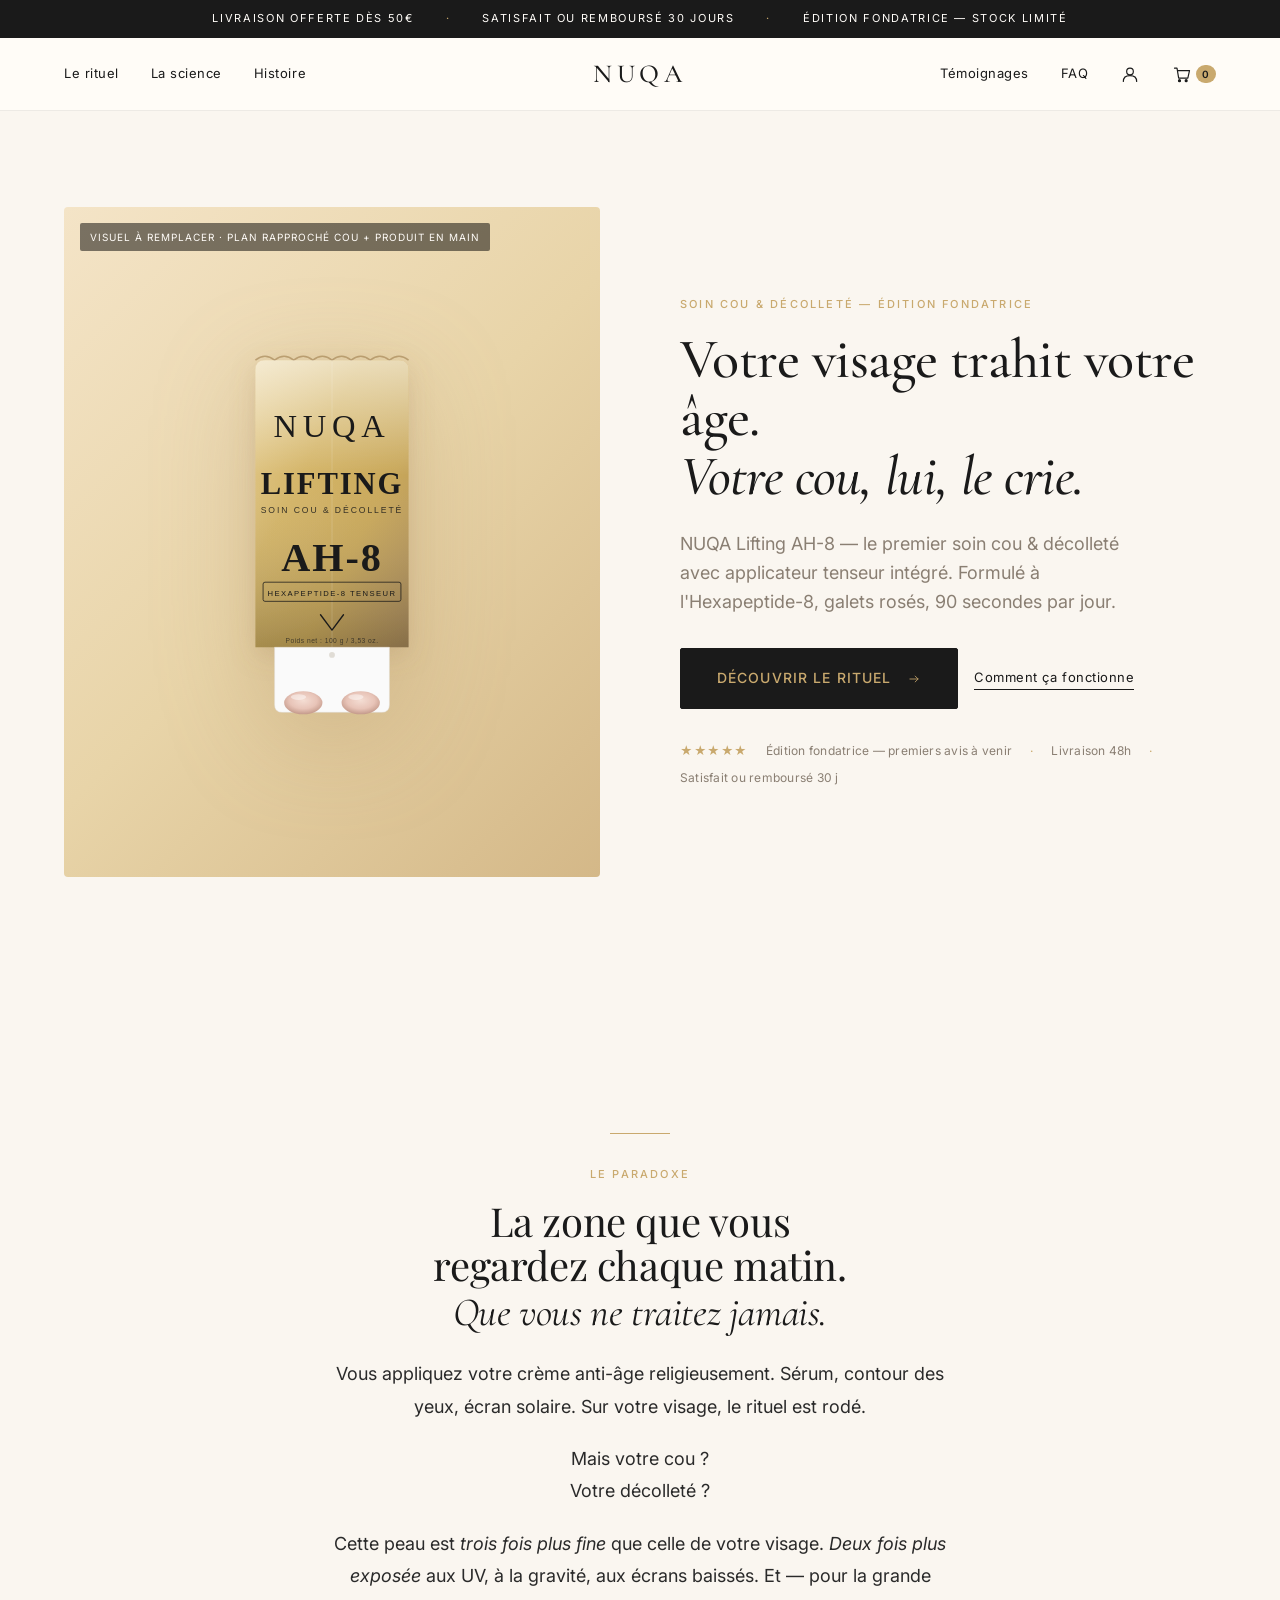
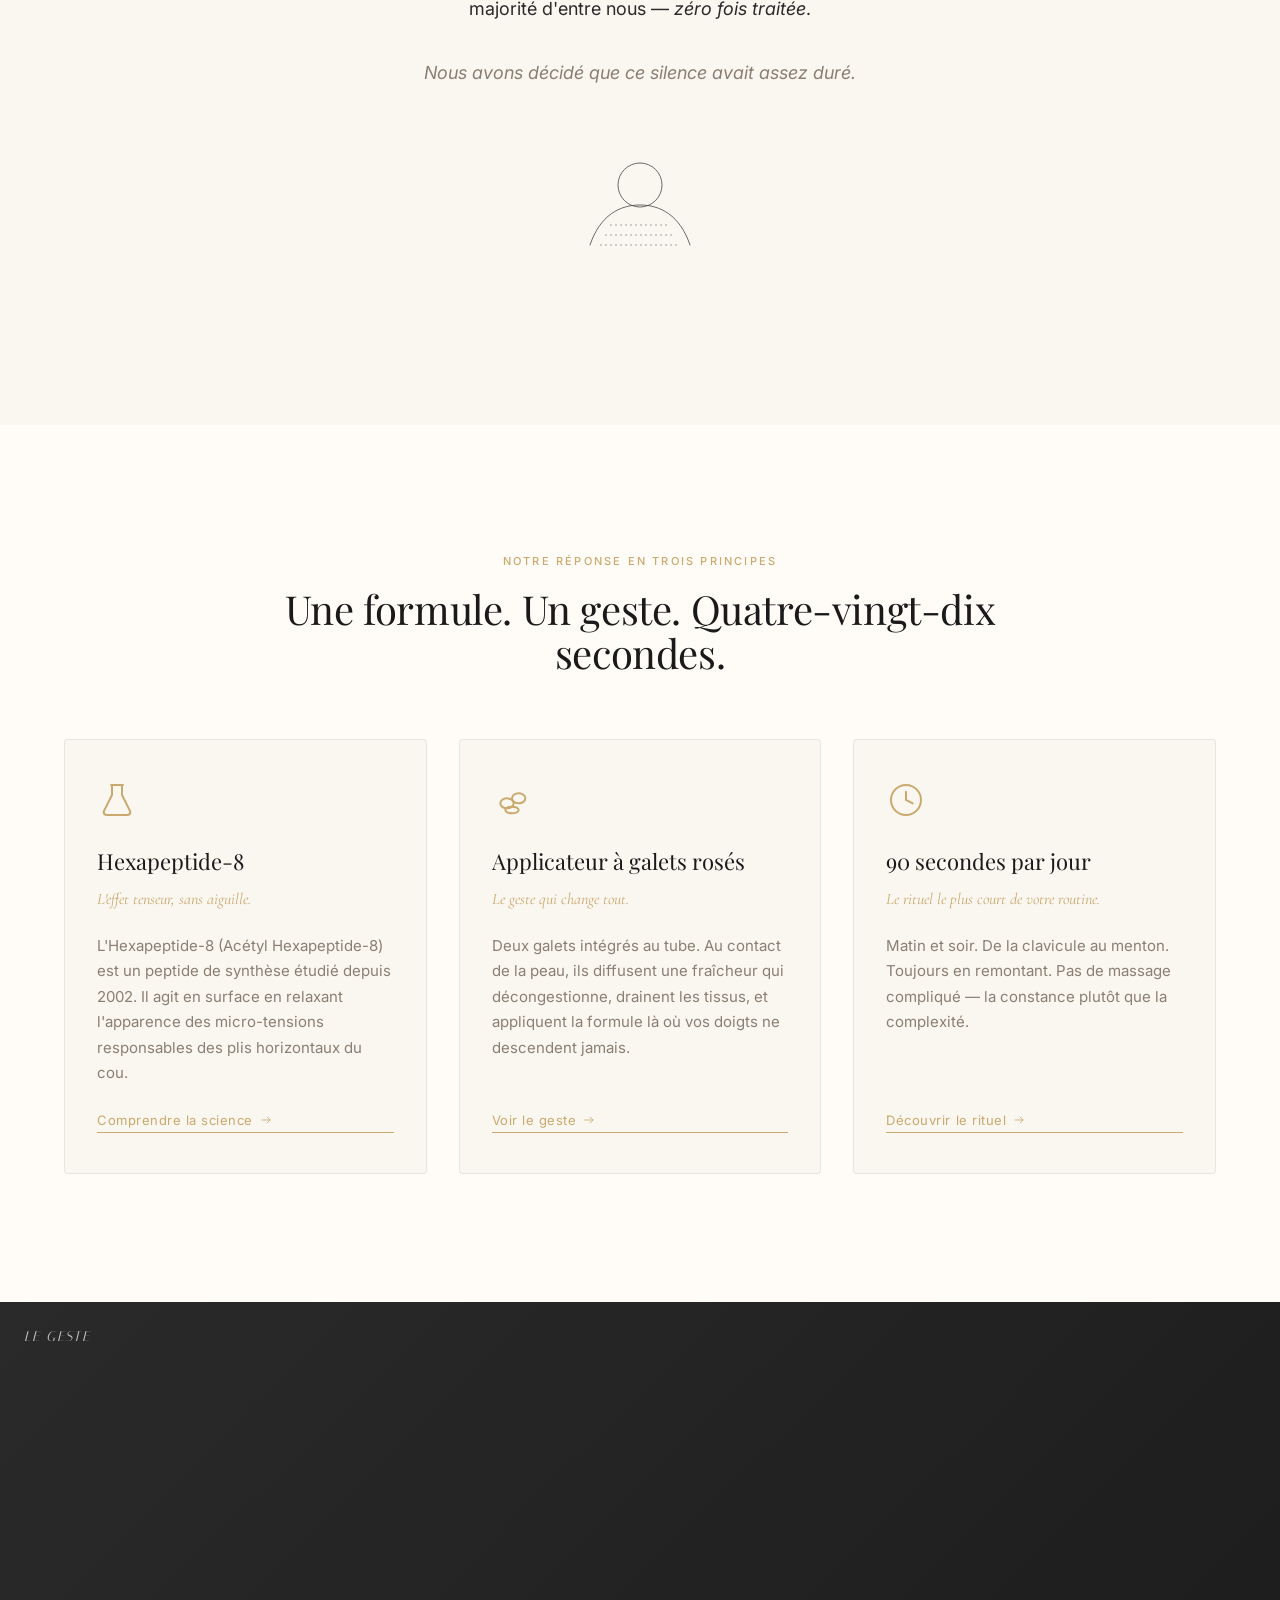
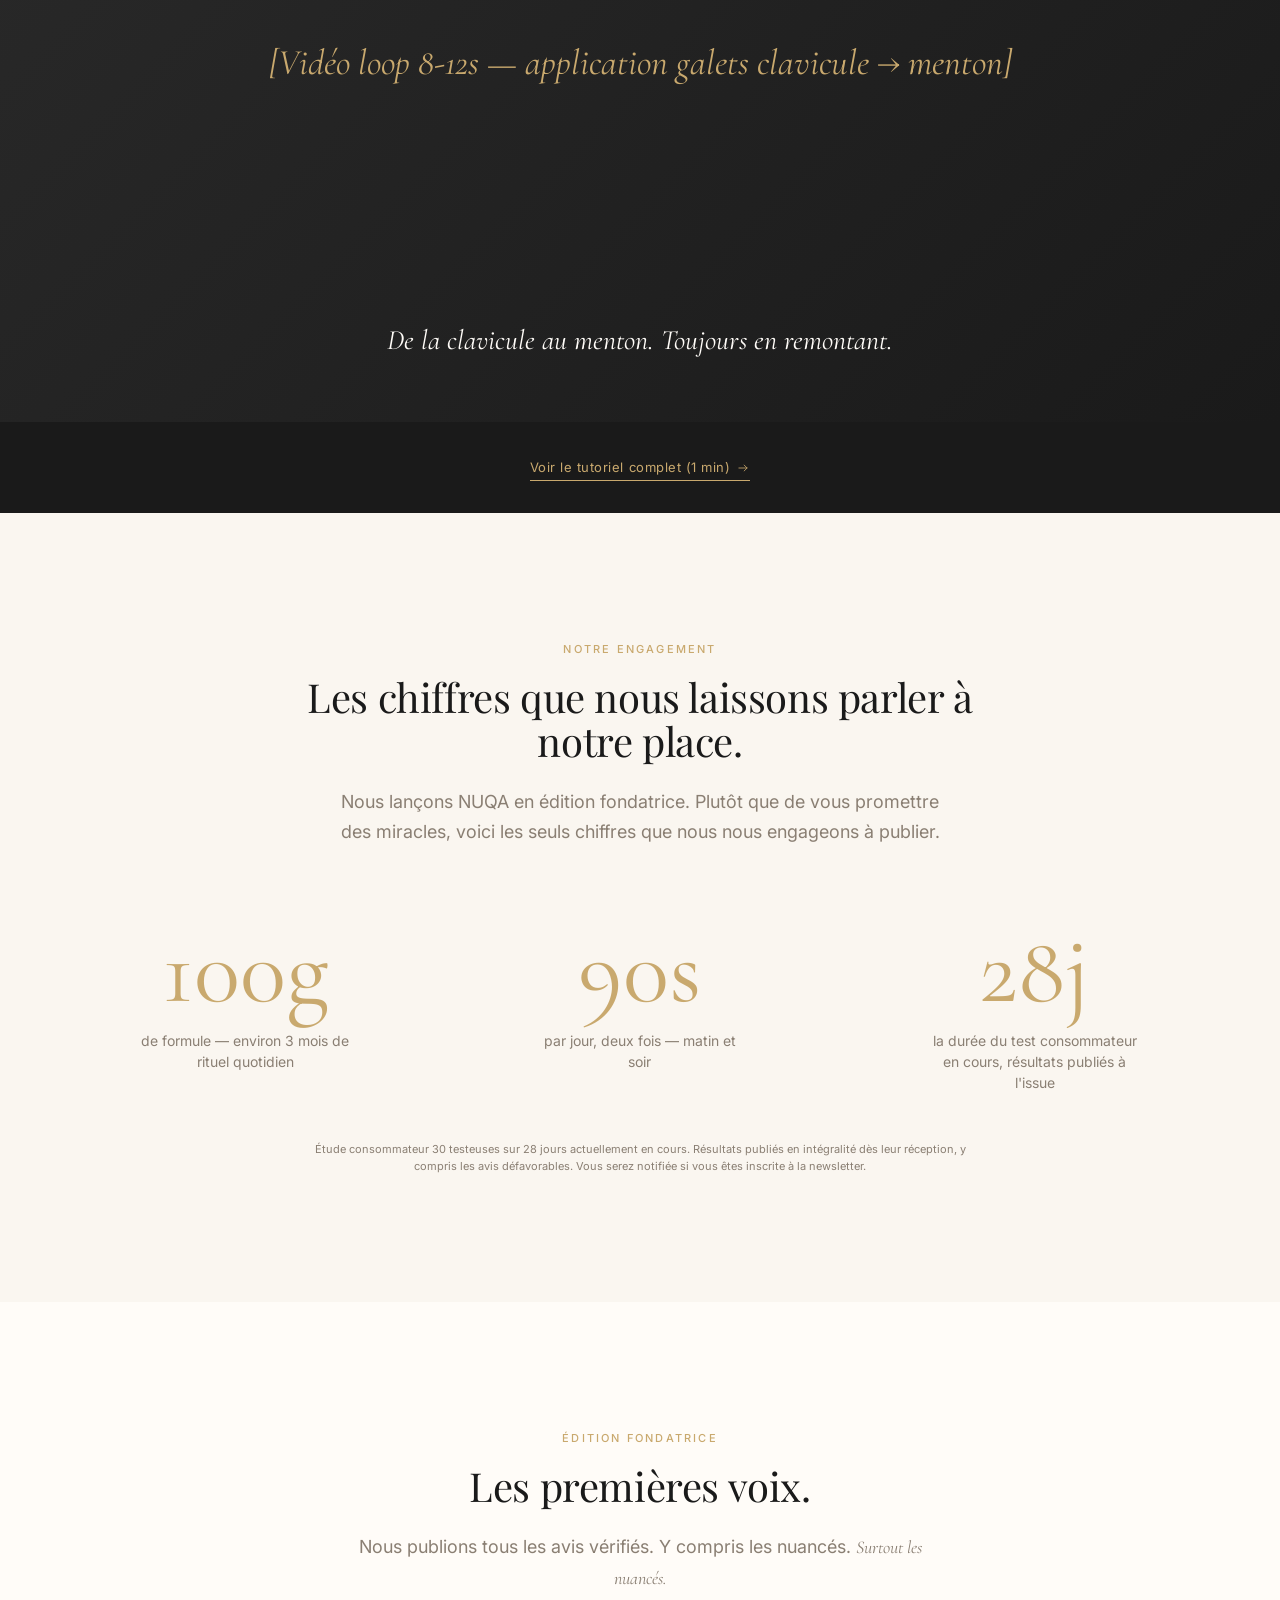
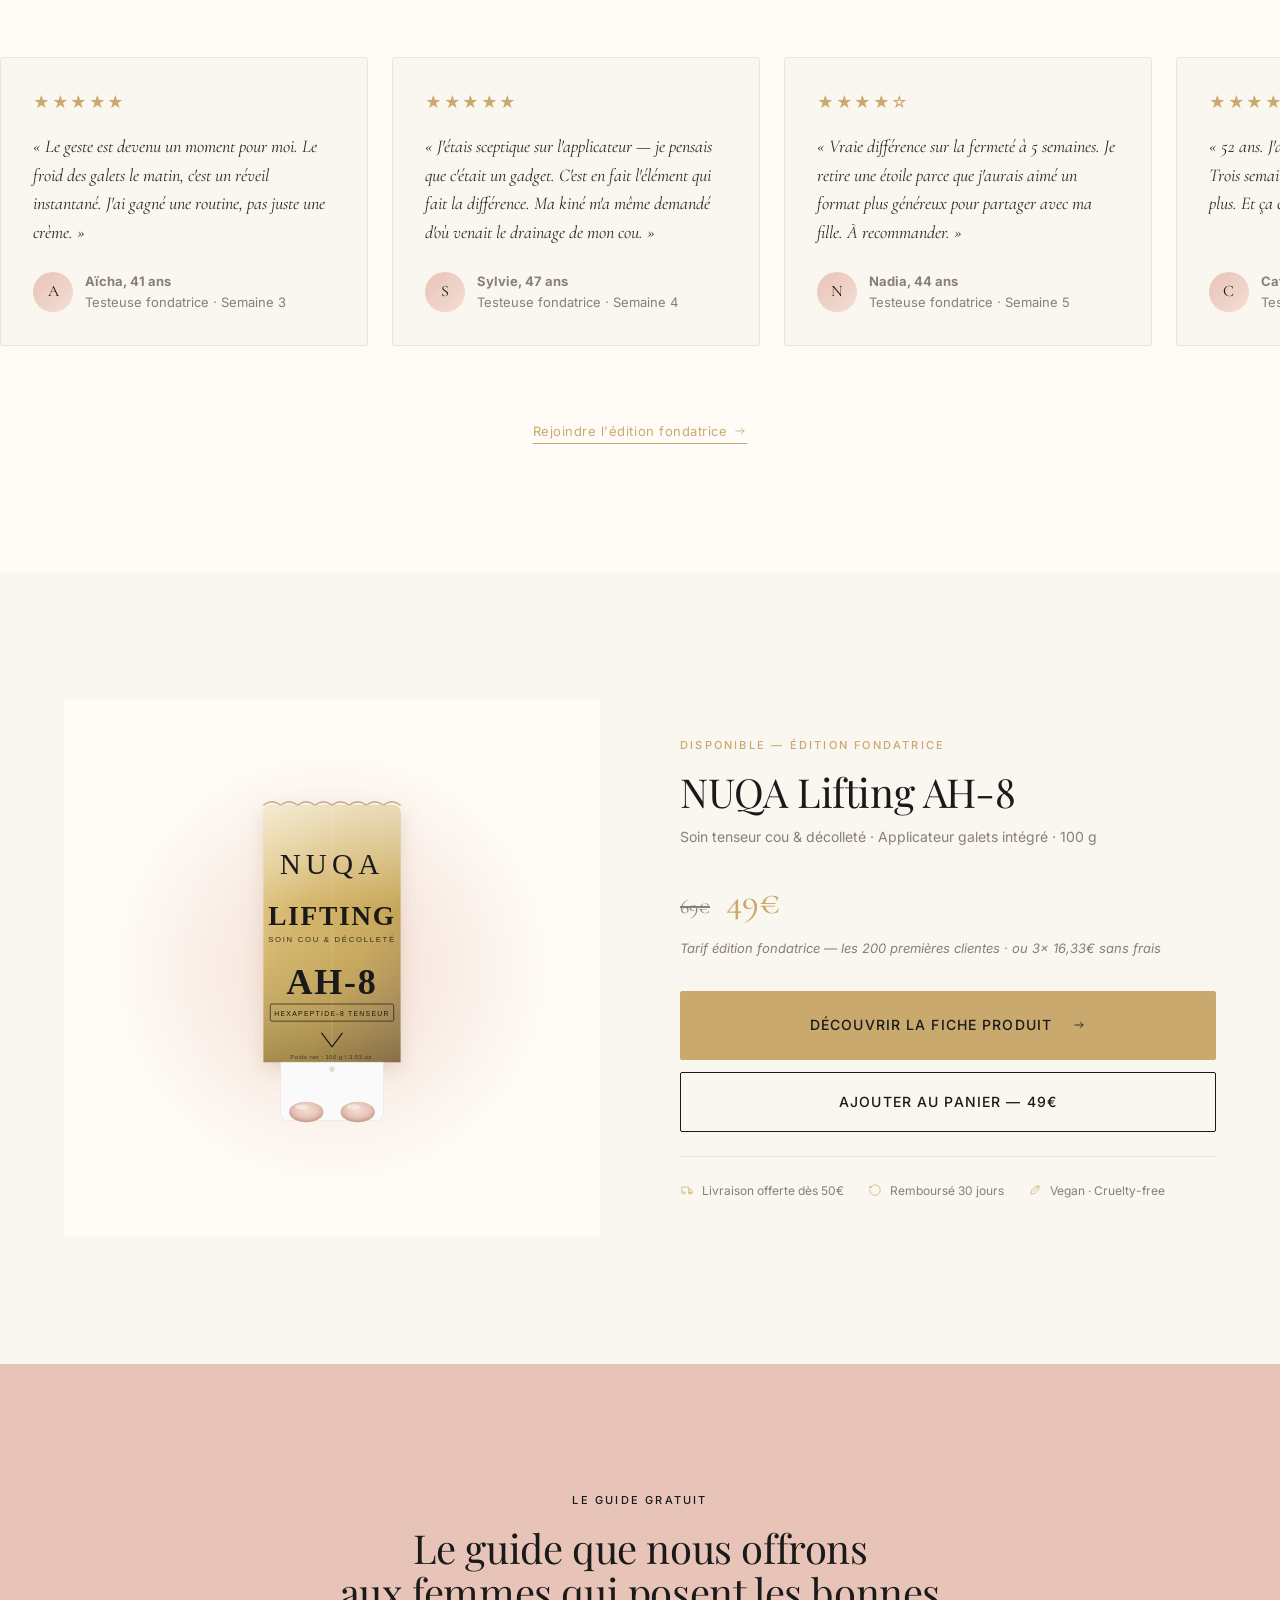
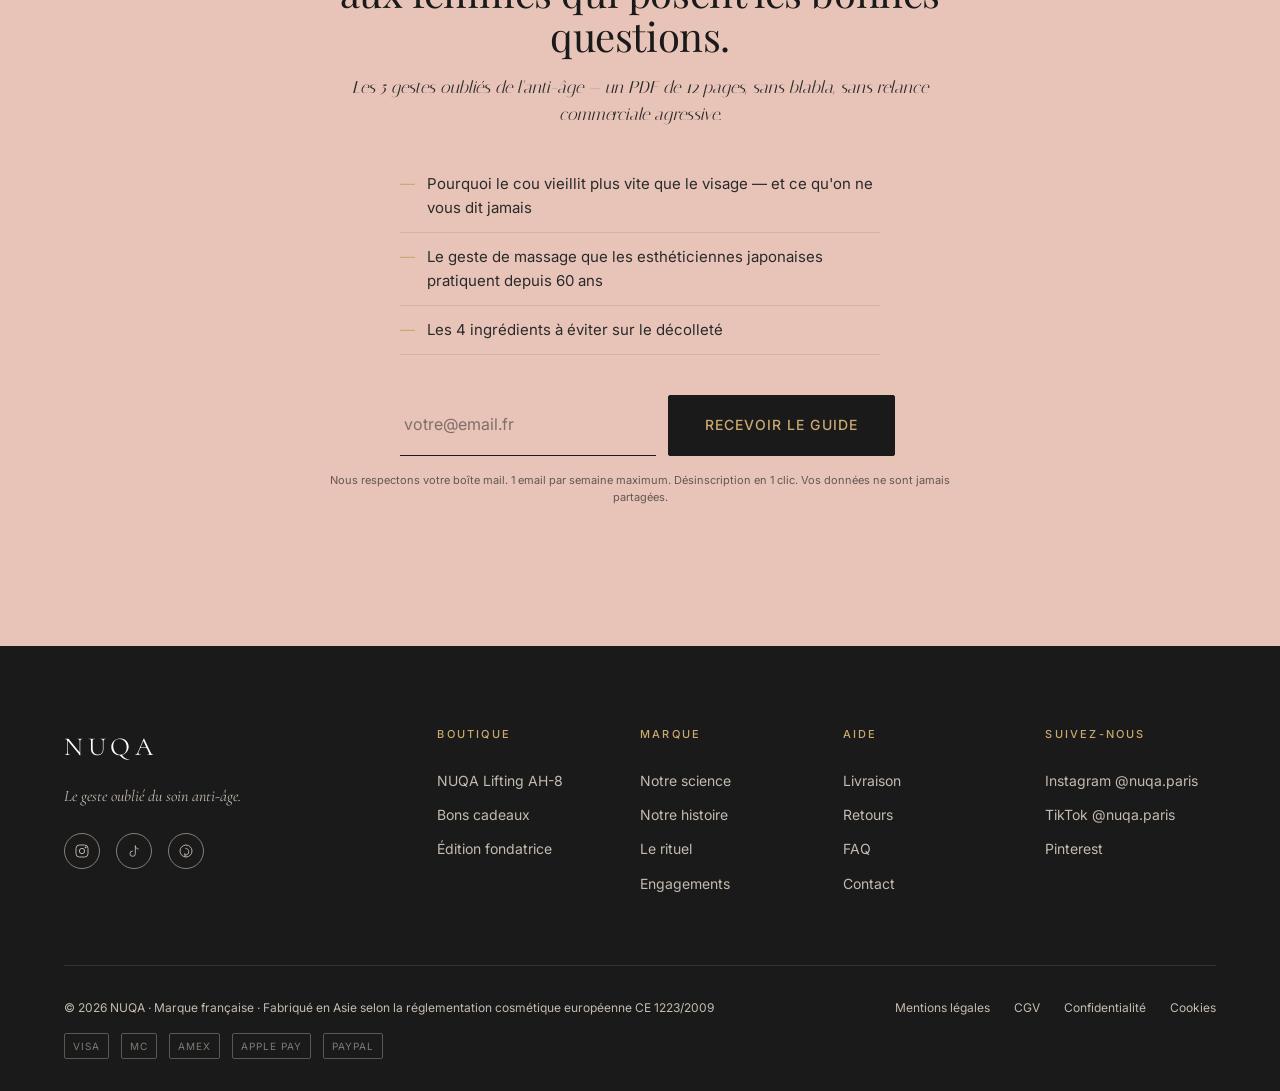
==== storefront/index.html @ b882cf6e "feat: add NUQA storefront prototype (homepage + PDP) Build a deployable HTML/CSS/JS prototype for NU" ====
<!DOCTYPE html>
<html lang="fr">
<head>
  <meta charset="UTF-8" />
  <meta name="viewport" content="width=device-width, initial-scale=1, viewport-fit=cover" />
  <meta name="theme-color" content="#FAF6F0" />
  <title>NUQA Lifting AH-8 — Soin tenseur cou & décolleté</title>
  <meta name="description" content="NUQA Lifting AH-8 — le premier soin cou & décolleté avec applicateur galets intégré. Hexapeptide-8, 90 secondes par jour. Édition fondatrice." />
  <link rel="preconnect" href="https://fonts.googleapis.com" />
  <link rel="preconnect" href="https://fonts.gstatic.com" crossorigin />
  <link href="https://fonts.googleapis.com/css2?family=Cormorant+Garamond:ital,wght@0,400;0,500;1,400&family=Inter:wght@400;500;600&family=Italiana&family=Playfair+Display:ital,wght@0,400;0,600;1,400&display=swap" rel="stylesheet" />
  <link rel="stylesheet" href="assets/styles.css" />
  <link rel="icon" href="data:image/svg+xml,%3Csvg xmlns='http://www.w3.org/2000/svg' viewBox='0 0 16 16'%3E%3Cpath d='M3 4 L8 12 L13 4' fill='none' stroke='%23C9A96E' stroke-width='1.5'/%3E%3C/svg%3E" />
</head>
<body>

<!-- Sprite icons -->
<div hidden aria-hidden="true">
  <object data="assets/icons.svg" type="image/svg+xml" id="icon-sprite"></object>
</div>

<!-- TOP BAR -->
<div class="topbar">
  <div class="topbar__inner">
    <span>Livraison offerte dès 50€</span>
    <span class="topbar__sep">·</span>
    <span>Satisfait ou remboursé 30 jours</span>
    <span class="topbar__sep">·</span>
    <span>Édition fondatrice — stock limité</span>
  </div>
</div>

<!-- HEADER -->
<header class="header">
  <div class="header__inner">
    <nav class="nav" aria-label="principale gauche">
      <a href="#rituel">Le rituel</a>
      <a href="#science">La science</a>
      <a href="#histoire">Histoire</a>
    </nav>
    <button class="burger" aria-label="Menu">
      <svg width="24" height="24"><use href="assets/icons.svg#i-burger"/></svg>
    </button>
    <a href="/" class="header__logo">NUQA</a>
    <nav class="nav nav--right" aria-label="principale droite">
      <a href="#avis">Témoignages</a>
      <a href="#faq">FAQ</a>
      <a href="#" aria-label="Compte"><svg width="20" height="20"><use href="assets/icons.svg#i-user"/></svg></a>
      <a href="#" class="nav__icon" aria-label="Panier">
        <svg width="20" height="20"><use href="assets/icons.svg#i-cart"/></svg>
        <span class="cart-count">0</span>
      </a>
    </nav>
    <div class="header__icons">
      <a href="#" aria-label="Compte"><svg width="22" height="22"><use href="assets/icons.svg#i-user"/></svg></a>
      <a href="#" aria-label="Panier"><svg width="22" height="22"><use href="assets/icons.svg#i-cart"/></svg></a>
    </div>
  </div>
</header>

<!-- HERO -->
<section class="hero">
  <div class="container">
    <div class="hero__grid">
      <div class="hero__visual">
        <span class="hero__placeholder-label">Visuel à remplacer · plan rapproché cou + produit en main</span>
        <img class="hero__product" src="assets/product.svg" alt="NUQA Lifting AH-8 — tube doypack doré avec applicateur galets rosés" />
      </div>
      <div class="hero__content">
        <p class="eyebrow">Soin cou &amp; décolleté — Édition fondatrice</p>
        <h1 class="h1 hero__title">Votre visage trahit votre âge.<br /><span class="italic">Votre cou, lui, le crie.</span></h1>
        <p class="hero__sub">NUQA Lifting AH-8 — le premier soin cou &amp; décolleté avec applicateur tenseur intégré. Formulé à l'Hexapeptide-8, galets rosés, 90 secondes par jour.</p>
        <div class="hero__ctas">
          <a href="#produit" class="btn btn-primary">Découvrir le rituel <svg width="14" height="14" style="margin-left:4px"><use href="assets/icons.svg#i-arrow"/></svg></a>
          <a href="#science" class="link link-dark">Comment ça fonctionne</a>
        </div>
        <div class="hero__trust">
          <span class="hero__trust-stars">★★★★★</span>
          <span>Édition fondatrice — premiers avis à venir</span>
          <span class="hero__trust-sep">·</span>
          <span>Livraison 48h</span>
          <span class="hero__trust-sep">·</span>
          <span>Satisfait ou remboursé 30 j</span>
        </div>
      </div>
    </div>
  </div>
</section>

<!-- SECTION 2 — PROBLEM -->
<section class="problem">
  <div class="container">
    <div class="problem__rule"></div>
    <p class="eyebrow">Le paradoxe</p>
    <h2 class="h2 problem__title">La zone que vous regardez chaque matin. <span class="italic">Que vous ne traitez jamais.</span></h2>
    <div class="problem__body">
      <p>Vous appliquez votre crème anti-âge religieusement. Sérum, contour des yeux, écran solaire. Sur votre visage, le rituel est rodé.</p>
      <p>Mais votre cou ?<br />Votre décolleté ?</p>
      <p>Cette peau est <em>trois fois plus fine</em> que celle de votre visage. <em>Deux fois plus exposée</em> aux UV, à la gravité, aux écrans baissés. Et — pour la grande majorité d'entre nous — <em>zéro fois traitée</em>.</p>
      <p>Nous avons décidé que ce silence avait assez duré.</p>
    </div>
    <svg class="problem__svg" viewBox="0 0 200 120" stroke="#C9A96E" fill="none" stroke-width="0.8" aria-hidden="true">
      <use href="assets/icons.svg#i-bust" />
    </svg>
  </div>
</section>

<!-- SECTION 3 — SOLUTION -->
<section class="section solution" id="science">
  <div class="container">
    <div class="solution__head" data-reveal>
      <p class="eyebrow">Notre réponse en trois principes</p>
      <h2 class="h2">Une formule. Un geste. Quatre-vingt-dix secondes.</h2>
    </div>
    <div class="solution__grid">
      <article class="card" data-reveal>
        <svg class="card__icon"><use href="assets/icons.svg#i-flask"/></svg>
        <h3 class="card__title">Hexapeptide-8</h3>
        <p class="card__sub">L'effet tenseur, sans aiguille.</p>
        <p class="card__text">L'Hexapeptide-8 (Acétyl Hexapeptide-8) est un peptide de synthèse étudié depuis 2002. Il agit en surface en relaxant l'apparence des micro-tensions responsables des plis horizontaux du cou.</p>
        <a href="#" class="link">Comprendre la science <svg width="14" height="14"><use href="assets/icons.svg#i-arrow"/></svg></a>
      </article>
      <article class="card" data-reveal>
        <svg class="card__icon"><use href="assets/icons.svg#i-pebble"/></svg>
        <h3 class="card__title">Applicateur à galets rosés</h3>
        <p class="card__sub">Le geste qui change tout.</p>
        <p class="card__text">Deux galets intégrés au tube. Au contact de la peau, ils diffusent une fraîcheur qui décongestionne, drainent les tissus, et appliquent la formule là où vos doigts ne descendent jamais.</p>
        <a href="#rituel" class="link">Voir le geste <svg width="14" height="14"><use href="assets/icons.svg#i-arrow"/></svg></a>
      </article>
      <article class="card" data-reveal>
        <svg class="card__icon"><use href="assets/icons.svg#i-clock"/></svg>
        <h3 class="card__title">90 secondes par jour</h3>
        <p class="card__sub">Le rituel le plus court de votre routine.</p>
        <p class="card__text">Matin et soir. De la clavicule au menton. Toujours en remontant. Pas de massage compliqué — la constance plutôt que la complexité.</p>
        <a href="#rituel" class="link">Découvrir le rituel <svg width="14" height="14"><use href="assets/icons.svg#i-arrow"/></svg></a>
      </article>
    </div>
  </div>
</section>

<!-- SECTION 4 — VIDEO DEMO -->
<section class="video-section" id="rituel">
  <div class="video-section__inner">
    <span class="video-section__overlay-top">LE GESTE</span>
    <p class="video-section__placeholder italic-thin">[Vidéo loop 8-12s — application galets clavicule → menton]</p>
    <p class="video-section__caption italic">De la clavicule au menton. Toujours en remontant.</p>
  </div>
  <div class="video-section__cta">
    <a href="#" class="link">Voir le tutoriel complet (1 min) <svg width="14" height="14"><use href="assets/icons.svg#i-arrow"/></svg></a>
  </div>
</section>

<!-- SECTION 5 — RESULTS / KEY NUMBERS -->
<section class="section results">
  <div class="container">
    <div class="results__head" data-reveal>
      <p class="eyebrow">Notre engagement</p>
      <h2 class="h2">Les chiffres que nous laissons parler à notre place.</h2>
      <p class="lead lead-center">Nous lançons NUQA en édition fondatrice. Plutôt que de vous promettre des miracles, voici les seuls chiffres que nous nous engageons à publier.</p>
    </div>
    <div class="results__grid">
      <div class="stat" data-reveal>
        <p class="stat__num">100<span style="font-size:0.5em">g</span></p>
        <p class="stat__label">de formule — environ 3 mois de rituel quotidien</p>
      </div>
      <div class="stat" data-reveal>
        <p class="stat__num">90<span style="font-size:0.4em">s</span></p>
        <p class="stat__label">par jour, deux fois — matin et soir</p>
      </div>
      <div class="stat" data-reveal>
        <p class="stat__num">28<span style="font-size:0.4em">j</span></p>
        <p class="stat__label">la durée du test consommateur en cours, résultats publiés à l'issue</p>
      </div>
    </div>
    <p class="fineprint results__note">Étude consommateur 30 testeuses sur 28 jours actuellement en cours. Résultats publiés en intégralité dès leur réception, y compris les avis défavorables. Vous serez notifiée si vous êtes inscrite à la newsletter.</p>
  </div>
</section>

<!-- SECTION 6 — TESTIMONIALS -->
<section class="section testimonials" id="avis">
  <div class="container">
    <div class="testimonials__head" data-reveal>
      <p class="eyebrow">Édition fondatrice</p>
      <h2 class="h2">Les premières voix.</h2>
      <p class="lead lead-center">Nous publions tous les avis vérifiés. Y compris les nuancés. <span class="italic">Surtout les nuancés.</span></p>
    </div>
    <div class="testimonials__scroller">
      <article class="testimonial">
        <div class="testimonial__stars">★★★★★</div>
        <blockquote class="testimonial__quote">« Le geste est devenu un moment pour moi. Le froid des galets le matin, c'est un réveil instantané. J'ai gagné une routine, pas juste une crème. »</blockquote>
        <div class="testimonial__meta">
          <span class="testimonial__avatar">A</span>
          <div>
            <strong>Aïcha, 41 ans</strong><br />
            <span>Testeuse fondatrice · Semaine 3</span>
          </div>
        </div>
      </article>
      <article class="testimonial">
        <div class="testimonial__stars">★★★★★</div>
        <blockquote class="testimonial__quote">« J'étais sceptique sur l'applicateur — je pensais que c'était un gadget. C'est en fait l'élément qui fait la différence. Ma kiné m'a même demandé d'où venait le drainage de mon cou. »</blockquote>
        <div class="testimonial__meta">
          <span class="testimonial__avatar">S</span>
          <div>
            <strong>Sylvie, 47 ans</strong><br />
            <span>Testeuse fondatrice · Semaine 4</span>
          </div>
        </div>
      </article>
      <article class="testimonial">
        <div class="testimonial__stars">★★★★☆</div>
        <blockquote class="testimonial__quote">« Vraie différence sur la fermeté à 5 semaines. Je retire une étoile parce que j'aurais aimé un format plus généreux pour partager avec ma fille. À recommander. »</blockquote>
        <div class="testimonial__meta">
          <span class="testimonial__avatar">N</span>
          <div>
            <strong>Nadia, 44 ans</strong><br />
            <span>Testeuse fondatrice · Semaine 5</span>
          </div>
        </div>
      </article>
      <article class="testimonial">
        <div class="testimonial__stars">★★★★★</div>
        <blockquote class="testimonial__quote">« 52 ans. J'ai toujours détesté la photo de profil. Trois semaines, ma peau tient. Elle ne pendouille plus. Et ça change tout. »</blockquote>
        <div class="testimonial__meta">
          <span class="testimonial__avatar">C</span>
          <div>
            <strong>Catherine, 52 ans</strong><br />
            <span>Testeuse fondatrice · Semaine 3</span>
          </div>
        </div>
      </article>
    </div>
    <div class="testimonials__cta">
      <a href="#produit" class="link">Rejoindre l'édition fondatrice <svg width="14" height="14"><use href="assets/icons.svg#i-arrow"/></svg></a>
    </div>
  </div>
</section>

<!-- SECTION 7 — SHOP BLOCK -->
<section class="section shop-block" id="produit">
  <div class="container">
    <div class="shop-block__grid">
      <div class="shop-block__visual">
        <img class="shop-block__product" src="assets/product.svg" alt="NUQA Lifting AH-8 — packshot" />
      </div>
      <div class="shop-block__buy">
        <p class="eyebrow">Disponible — édition fondatrice</p>
        <h2 class="h2 shop-block__title">NUQA Lifting AH-8</h2>
        <p class="shop-block__sub">Soin tenseur cou &amp; décolleté · Applicateur galets intégré · 100 g</p>
        <div class="shop-block__price-row">
          <span class="shop-block__price-old">69€</span>
          <span class="shop-block__price-now">49€</span>
        </div>
        <p class="shop-block__installment">Tarif édition fondatrice — les 200 premières clientes · ou 3× 16,33€ sans frais</p>
        <div class="shop-block__ctas">
          <a href="product.html" class="btn btn-gold btn-block btn-lg">Découvrir la fiche produit <svg width="14" height="14" style="margin-left:8px"><use href="assets/icons.svg#i-arrow"/></svg></a>
          <a href="product.html#buy" class="btn btn-outline btn-block">Ajouter au panier — 49€</a>
        </div>
        <div class="shop-block__trust">
          <span class="shop-block__trust-item"><svg class="shop-block__trust-icon"><use href="assets/icons.svg#i-truck"/></svg>Livraison offerte dès 50€</span>
          <span class="shop-block__trust-item"><svg class="shop-block__trust-icon"><use href="assets/icons.svg#i-return"/></svg>Remboursé 30 jours</span>
          <span class="shop-block__trust-item"><svg class="shop-block__trust-icon"><use href="assets/icons.svg#i-leaf"/></svg>Vegan · Cruelty-free</span>
        </div>
      </div>
    </div>
  </div>
</section>

<!-- SECTION 8 — NEWSLETTER -->
<section class="section newsletter">
  <div class="container">
    <div class="newsletter__inner">
      <p class="eyebrow eyebrow--dark" style="color:#1A1A1A">Le guide gratuit</p>
      <h2 class="h2 newsletter__title">Le guide que nous offrons<br />aux femmes qui posent les bonnes questions.</h2>
      <p class="newsletter__sub">Les 5 gestes oubliés de l'anti-âge — un PDF de 12 pages, sans blabla, sans relance commerciale agressive.</p>
      <ul class="newsletter__list">
        <li>Pourquoi le cou vieillit plus vite que le visage — et ce qu'on ne vous dit jamais</li>
        <li>Le geste de massage que les esthéticiennes japonaises pratiquent depuis 60 ans</li>
        <li>Les 4 ingrédients à éviter sur le décolleté</li>
      </ul>
      <form class="newsletter__form" onsubmit="event.preventDefault(); this.querySelector('button').textContent='Merci. Vérifiez vos emails.';">
        <input type="email" required placeholder="votre@email.fr" class="newsletter__input" aria-label="Email" />
        <button type="submit" class="btn btn-primary">Recevoir le guide</button>
      </form>
      <p class="newsletter__legal">Nous respectons votre boîte mail. 1 email par semaine maximum. Désinscription en 1 clic. Vos données ne sont jamais partagées.</p>
    </div>
  </div>
</section>

<!-- FOOTER -->
<footer class="footer">
  <div class="container">
    <div class="footer__grid">
      <div>
        <div class="footer__logo">NUQA</div>
        <p class="footer__tagline">Le geste oublié du soin anti-âge.</p>
        <div class="footer__social">
          <a href="#" aria-label="Instagram"><svg width="16" height="16"><use href="assets/icons.svg#i-instagram"/></svg></a>
          <a href="#" aria-label="TikTok"><svg width="16" height="16"><use href="assets/icons.svg#i-tiktok"/></svg></a>
          <a href="#" aria-label="Pinterest"><svg width="16" height="16"><use href="assets/icons.svg#i-pinterest"/></svg></a>
        </div>
      </div>
      <div>
        <h4 class="footer__heading">Boutique</h4>
        <ul class="footer__list">
          <li><a href="product.html">NUQA Lifting AH-8</a></li>
          <li><a href="#">Bons cadeaux</a></li>
          <li><a href="#">Édition fondatrice</a></li>
        </ul>
      </div>
      <div>
        <h4 class="footer__heading">Marque</h4>
        <ul class="footer__list">
          <li><a href="#science">Notre science</a></li>
          <li><a href="#histoire">Notre histoire</a></li>
          <li><a href="#rituel">Le rituel</a></li>
          <li><a href="#">Engagements</a></li>
        </ul>
      </div>
      <div>
        <h4 class="footer__heading">Aide</h4>
        <ul class="footer__list">
          <li><a href="#">Livraison</a></li>
          <li><a href="#">Retours</a></li>
          <li><a href="#faq">FAQ</a></li>
          <li><a href="#">Contact</a></li>
        </ul>
      </div>
      <div>
        <h4 class="footer__heading">Suivez-nous</h4>
        <ul class="footer__list">
          <li><a href="#">Instagram @nuqa.paris</a></li>
          <li><a href="#">TikTok @nuqa.paris</a></li>
          <li><a href="#">Pinterest</a></li>
        </ul>
      </div>
    </div>
    <div class="footer__bottom">
      <div>© 2026 NUQA · Marque française · Fabriqué en Asie selon la réglementation cosmétique européenne CE 1223/2009</div>
      <div class="footer__legal-links">
        <a href="#">Mentions légales</a>
        <a href="#">CGV</a>
        <a href="#">Confidentialité</a>
        <a href="#">Cookies</a>
      </div>
      <div class="footer__payments">
        <span>Visa</span><span>MC</span><span>Amex</span><span>Apple Pay</span><span>PayPal</span>
      </div>
    </div>
  </div>
</footer>

<!-- Mobile sticky CTA -->
<div class="sticky-cta" id="stickyCta">
  <div>
    <span class="sticky-cta__price-old">69€</span>
    <span class="sticky-cta__price">49€</span>
  </div>
  <a href="product.html#buy" class="btn btn-gold">Ajouter au panier</a>
</div>

<script src="assets/app.js" defer></script>
</body>
</html>
---- storefront/assets/styles.css ----
/* ============================================================
   NUQA — Design System
   Brand tokens, base styles, components
   Mobile-first, modern CSS (no preprocessor needed)
   ============================================================ */

/* ---------- Tokens ---------- */
:root {
  /* Brand colors */
  --gold: #C9A96E;
  --gold-deep: #A8895A;
  --gold-soft: rgba(201, 169, 110, 0.12);
  --cream: #FAF6F0;
  --offwhite: #FFFCF8;
  --black: #1A1A1A;
  --black-soft: #2A2A2A;
  --nude: #E8C4B8;
  --nude-soft: #F4DDD3;
  --taupe: #8A7F73;
  --taupe-light: #C4BBB0;
  --line: rgba(26, 26, 26, 0.08);

  /* Typography */
  --font-serif: "Cormorant Garamond", "Didot", "Bodoni 72", Georgia, serif;
  --font-display: "Playfair Display", "Cormorant Garamond", Georgia, serif;
  --font-italic: "Italiana", "Cormorant Garamond", Georgia, serif;
  --font-sans: "Inter", -apple-system, BlinkMacSystemFont, "Segoe UI", sans-serif;

  /* Scale */
  --container: 1280px;
  --gutter: clamp(20px, 5vw, 64px);

  /* Type scale */
  --t-eyebrow: 11px;
  --t-body: 16px;
  --t-body-lg: 18px;
  --t-h3: clamp(20px, 2.5vw, 28px);
  --t-h2: clamp(28px, 4.5vw, 40px);
  --t-h1: clamp(32px, 6vw, 56px);
  --t-mega: clamp(56px, 10vw, 96px);

  /* Motion */
  --ease: cubic-bezier(0.22, 1, 0.36, 1);
  --t-fast: 200ms;
  --t-med: 400ms;
  --t-slow: 700ms;

  /* Radius */
  --r-sm: 2px;
  --r-md: 4px;
  --r-lg: 8px;
}

/* ---------- Reset ---------- */
*, *::before, *::after { box-sizing: border-box; }
html { scroll-behavior: smooth; -webkit-text-size-adjust: 100%; }
body {
  margin: 0;
  font-family: var(--font-sans);
  font-size: var(--t-body);
  line-height: 1.6;
  color: var(--black);
  background: var(--cream);
  -webkit-font-smoothing: antialiased;
  text-rendering: optimizeLegibility;
}
img, svg, video { display: block; max-width: 100%; height: auto; }
a { color: inherit; text-decoration: none; }
button { font: inherit; cursor: pointer; border: none; background: none; color: inherit; padding: 0; }
ul { list-style: none; padding: 0; margin: 0; }
input, select, textarea { font: inherit; color: inherit; }

/* ---------- Layout helpers ---------- */
.container {
  width: 100%;
  max-width: var(--container);
  margin: 0 auto;
  padding-inline: var(--gutter);
}
.section { padding-block: clamp(64px, 10vw, 128px); }
.section--tight { padding-block: clamp(48px, 7vw, 80px); }
.section--cream { background: var(--cream); }
.section--offwhite { background: var(--offwhite); }
.section--black { background: var(--black); color: var(--offwhite); }
.section--nude { background: var(--nude); color: var(--black); }

/* ---------- Typography ---------- */
.eyebrow {
  font-family: var(--font-sans);
  font-size: var(--t-eyebrow);
  font-weight: 500;
  letter-spacing: 0.2em;
  text-transform: uppercase;
  color: var(--gold);
  margin: 0 0 16px;
}
.eyebrow--dark { color: var(--black); }
.eyebrow--light { color: var(--gold); }

.h1, .h2, .h3 {
  font-family: var(--font-display);
  font-weight: 400;
  letter-spacing: -0.01em;
  line-height: 1.1;
  margin: 0 0 24px;
  color: inherit;
}
.h1 { font-family: var(--font-serif); font-size: var(--t-h1); line-height: 1.05; font-weight: 500; }
.h2 { font-size: var(--t-h2); }
.h3 { font-size: var(--t-h3); }
.italic { font-style: italic; font-family: var(--font-serif); }
.italic-thin { font-family: var(--font-italic); font-style: italic; font-weight: 400; }

.lead {
  font-size: var(--t-body-lg);
  line-height: 1.7;
  color: var(--taupe);
  max-width: 56ch;
}
.lead-center { margin-inline: auto; }
.muted { color: var(--taupe); }
.fineprint { font-size: 11px; color: var(--taupe); line-height: 1.5; }

/* ---------- Buttons ---------- */
.btn {
  display: inline-flex;
  align-items: center;
  justify-content: center;
  gap: 12px;
  padding: 18px 36px;
  font-family: var(--font-sans);
  font-size: 14px;
  font-weight: 500;
  letter-spacing: 0.08em;
  text-transform: uppercase;
  border-radius: var(--r-sm);
  transition: all var(--t-fast) var(--ease);
  cursor: pointer;
  white-space: nowrap;
}
.btn-primary {
  background: var(--black);
  color: var(--gold);
  border: 1px solid var(--black);
}
.btn-primary:hover { background: var(--gold); color: var(--black); border-color: var(--gold); }
.btn-gold {
  background: var(--gold);
  color: var(--black);
  border: 1px solid var(--gold);
}
.btn-gold:hover { background: var(--gold-deep); border-color: var(--gold-deep); }
.btn-outline {
  background: transparent;
  color: var(--black);
  border: 1px solid var(--black);
}
.btn-outline:hover { background: var(--black); color: var(--offwhite); }
.btn-block { width: 100%; }
.btn-lg { padding: 22px 40px; font-size: 14px; }

.link {
  display: inline-flex;
  align-items: center;
  gap: 6px;
  color: var(--gold);
  font-size: 13px;
  letter-spacing: 0.04em;
  border-bottom: 1px solid var(--gold);
  padding-bottom: 2px;
  transition: all var(--t-fast) var(--ease);
}
.link:hover { color: var(--gold-deep); border-color: var(--gold-deep); }
.link-dark { color: var(--black); border-color: var(--black); }
.link-dark:hover { color: var(--gold); border-color: var(--gold); }

/* ---------- Top bar + Header ---------- */
.topbar {
  background: var(--black);
  color: var(--offwhite);
  padding: 10px var(--gutter);
  text-align: center;
  font-size: 11px;
  letter-spacing: 0.15em;
  text-transform: uppercase;
}
.topbar__inner { display: flex; justify-content: center; align-items: center; gap: 32px; flex-wrap: wrap; }
.topbar__sep { color: var(--gold); }

.header {
  position: sticky;
  top: 0;
  z-index: 50;
  background: rgba(255, 252, 248, 0.92);
  backdrop-filter: blur(12px);
  -webkit-backdrop-filter: blur(12px);
  border-bottom: 1px solid var(--line);
}
.header__inner {
  display: grid;
  grid-template-columns: 1fr auto 1fr;
  align-items: center;
  height: 72px;
  padding-inline: var(--gutter);
  max-width: var(--container);
  margin-inline: auto;
}
.header__logo {
  font-family: var(--font-serif);
  font-size: 26px;
  font-weight: 500;
  letter-spacing: 0.18em;
  text-align: center;
  color: var(--black);
}
.nav { display: flex; align-items: center; gap: 32px; font-size: 13px; letter-spacing: 0.04em; }
.nav--right { justify-content: flex-end; }
.nav a { transition: color var(--t-fast) var(--ease); }
.nav a:hover { color: var(--gold); }
.nav__icon { display: inline-flex; gap: 4px; align-items: center; }
.cart-count {
  display: inline-flex;
  align-items: center;
  justify-content: center;
  background: var(--gold);
  color: var(--black);
  font-size: 10px;
  font-weight: 600;
  min-width: 18px;
  height: 18px;
  border-radius: 9px;
  padding: 0 6px;
}
.burger { display: none; }

@media (max-width: 880px) {
  .nav { display: none; }
  .header__inner { grid-template-columns: 1fr auto 1fr; }
  .burger { display: inline-flex; justify-self: start; }
  .header__icons { display: inline-flex; justify-self: end; gap: 16px; }
}
@media (min-width: 881px) {
  .header__icons { display: none; }
}

/* ---------- Hero ---------- */
.hero {
  background: var(--cream);
  padding-block: clamp(48px, 8vw, 96px);
  overflow: hidden;
}
.hero__grid {
  display: grid;
  grid-template-columns: 1fr;
  gap: 48px;
  align-items: center;
}
@media (min-width: 880px) {
  .hero__grid { grid-template-columns: 1fr 1fr; gap: 80px; }
}
.hero__visual {
  position: relative;
  aspect-ratio: 4/5;
  background: linear-gradient(135deg, #F4E4C7 0%, #E8D4A8 50%, #D4B888 100%);
  border-radius: var(--r-md);
  overflow: hidden;
  display: flex;
  align-items: center;
  justify-content: center;
}
.hero__product { width: 50%; max-width: 280px; filter: drop-shadow(0 24px 48px rgba(168, 137, 90, 0.3)); }
.hero__placeholder-label {
  position: absolute;
  top: 16px;
  left: 16px;
  background: rgba(0,0,0,0.5);
  color: var(--offwhite);
  font-size: 10px;
  letter-spacing: 0.1em;
  text-transform: uppercase;
  padding: 6px 10px;
  border-radius: var(--r-sm);
}
.hero__content { padding-block: 8px; }
.hero__title { margin-bottom: 24px; }
.hero__sub { font-size: var(--t-body-lg); color: var(--taupe); line-height: 1.6; max-width: 480px; margin: 0 0 32px; }
.hero__ctas { display: flex; flex-direction: column; gap: 16px; align-items: flex-start; margin-bottom: 32px; }
@media (min-width: 480px) {
  .hero__ctas { flex-direction: row; align-items: center; }
}
.hero__trust {
  display: flex;
  flex-wrap: wrap;
  align-items: center;
  gap: 8px 18px;
  font-size: 12px;
  color: var(--taupe);
  letter-spacing: 0.02em;
}
.hero__trust-sep { color: var(--gold); }
.hero__trust-stars { color: var(--gold); letter-spacing: 0.05em; }

/* ---------- Section: Problem ---------- */
.problem { text-align: center; padding-block: clamp(96px, 14vw, 160px); background: var(--cream); }
.problem__rule { width: 60px; height: 1px; background: var(--gold); margin: 0 auto 32px; }
.problem__title { max-width: 18ch; margin-inline: auto; }
.problem__body { max-width: 56ch; margin: 0 auto; font-size: var(--t-body-lg); line-height: 1.8; color: var(--black-soft); }
.problem__body p { margin: 0 0 20px; }
.problem__body p:last-child { font-style: italic; color: var(--taupe); margin-top: 32px; }
.problem__svg {
  margin: 56px auto 0;
  width: 200px;
  opacity: 0.8;
}

/* ---------- Section: Solution (3 cards) ---------- */
.solution { background: var(--offwhite); }
.solution__head { text-align: center; max-width: 720px; margin: 0 auto 64px; }
.solution__grid {
  display: grid;
  grid-template-columns: 1fr;
  gap: 24px;
}
@media (min-width: 760px) {
  .solution__grid { grid-template-columns: repeat(3, 1fr); gap: 32px; }
}
.card {
  background: var(--cream);
  border: 1px solid var(--line);
  padding: 40px 32px;
  border-radius: var(--r-md);
  transition: all var(--t-med) var(--ease);
  display: flex;
  flex-direction: column;
}
.card:hover {
  border-color: var(--gold);
  transform: translateY(-4px);
  box-shadow: 0 24px 48px -24px rgba(168, 137, 90, 0.25);
}
.card__icon { width: 40px; height: 40px; color: var(--gold); margin-bottom: 24px; }
.card__title { font-family: var(--font-display); font-size: 22px; font-weight: 400; margin: 0 0 8px; }
.card__sub { font-style: italic; color: var(--gold); font-family: var(--font-serif); font-size: 16px; margin: 0 0 20px; }
.card__text { font-size: 15px; line-height: 1.7; color: var(--taupe); margin: 0 0 24px; flex: 1; }

/* ---------- Section: Video ---------- */
.video-section {
  background: var(--black);
  color: var(--offwhite);
  padding-block: 0;
  position: relative;
}
.video-section__inner {
  position: relative;
  aspect-ratio: 16/9;
  width: 100%;
  background: linear-gradient(135deg, #2A2A2A 0%, #1A1A1A 100%);
  display: flex;
  align-items: center;
  justify-content: center;
  overflow: hidden;
}
@media (max-width: 760px) {
  .video-section__inner { aspect-ratio: 9/12; }
}
.video-section__placeholder { text-align: center; color: var(--gold); font-family: var(--font-serif); font-style: italic; font-size: clamp(24px, 4vw, 36px); padding: var(--gutter); }
.video-section__overlay-top {
  position: absolute; top: 24px; left: 24px;
  font-family: var(--font-italic); font-style: italic;
  font-size: 14px; letter-spacing: 0.1em;
  color: var(--offwhite); opacity: 0.7;
}
.video-section__caption {
  position: absolute; bottom: 32px; left: 50%; transform: translateX(-50%);
  font-family: var(--font-serif); font-style: italic; font-size: clamp(18px, 3vw, 28px);
  color: var(--offwhite); text-align: center; max-width: 90%;
}
.video-section__cta { text-align: center; padding: 32px var(--gutter); }

/* ---------- Section: Results / Numbers ---------- */
.results { text-align: center; background: var(--cream); }
.results__head { max-width: 720px; margin: 0 auto 80px; }
.results__grid {
  display: grid;
  grid-template-columns: 1fr;
  gap: 64px;
  margin-bottom: 48px;
}
@media (min-width: 760px) {
  .results__grid { grid-template-columns: repeat(3, 1fr); gap: 32px; }
}
.stat__num {
  font-family: var(--font-serif);
  font-size: var(--t-mega);
  font-weight: 400;
  color: var(--gold);
  line-height: 0.9;
  margin: 0 0 16px;
}
.stat__label {
  font-size: 14px;
  color: var(--taupe);
  max-width: 24ch;
  margin: 0 auto;
  line-height: 1.5;
}
.results__note { max-width: 680px; margin: 0 auto; }

/* ---------- Section: Testimonials ---------- */
.testimonials { background: var(--offwhite); }
.testimonials__head { text-align: center; max-width: 640px; margin: 0 auto 64px; }
.testimonials__scroller {
  display: flex;
  gap: 24px;
  overflow-x: auto;
  scroll-snap-type: x mandatory;
  padding-bottom: 24px;
  margin-inline: calc(var(--gutter) * -1);
  padding-inline: var(--gutter);
  scrollbar-width: thin;
}
.testimonials__scroller::-webkit-scrollbar { height: 4px; }
.testimonials__scroller::-webkit-scrollbar-thumb { background: var(--gold); }
.testimonials__scroller::-webkit-scrollbar-track { background: var(--line); }
.testimonial {
  flex: 0 0 85%;
  scroll-snap-align: start;
  background: var(--cream);
  border: 1px solid var(--line);
  padding: 32px;
  border-radius: var(--r-md);
  display: flex;
  flex-direction: column;
}
@media (min-width: 760px) { .testimonial { flex-basis: calc(33.333% - 16px); } }
.testimonial__stars { color: var(--gold); margin-bottom: 16px; letter-spacing: 0.1em; }
.testimonial__quote {
  font-family: var(--font-serif);
  font-style: italic;
  font-size: 18px;
  line-height: 1.6;
  color: var(--black-soft);
  margin: 0 0 24px;
  flex: 1;
}
.testimonial__meta { font-size: 13px; color: var(--taupe); display: flex; align-items: center; gap: 12px; }
.testimonial__avatar {
  width: 40px; height: 40px; border-radius: 50%;
  background: linear-gradient(135deg, var(--nude) 0%, var(--nude-soft) 100%);
  display: inline-flex; align-items: center; justify-content: center;
  font-family: var(--font-serif); font-size: 16px; color: var(--black);
}
.testimonials__cta { text-align: center; margin-top: 48px; }

/* ---------- Section: Shop block ---------- */
.shop-block { background: var(--cream); }
.shop-block__grid {
  display: grid;
  grid-template-columns: 1fr;
  gap: 48px;
  align-items: center;
}
@media (min-width: 880px) {
  .shop-block__grid { grid-template-columns: 1fr 1fr; gap: 80px; }
}
.shop-block__visual {
  aspect-ratio: 1;
  background: var(--offwhite);
  border-radius: var(--r-md);
  display: flex;
  align-items: center;
  justify-content: center;
  position: relative;
  overflow: hidden;
}
.shop-block__visual::before {
  content: "";
  position: absolute; inset: 0;
  background: radial-gradient(ellipse at center, var(--nude-soft) 0%, transparent 60%);
}
.shop-block__product { width: 50%; max-width: 240px; position: relative; z-index: 1; }
.shop-block__title { margin-bottom: 12px; }
.shop-block__sub { color: var(--taupe); margin: 0 0 24px; font-size: 14px; }
.shop-block__price-row {
  display: flex; align-items: baseline; gap: 16px; margin-bottom: 8px;
  font-family: var(--font-serif);
}
.shop-block__price-old { font-size: 20px; color: var(--taupe); text-decoration: line-through; }
.shop-block__price-now { font-size: 36px; color: var(--gold); font-weight: 500; }
.shop-block__installment { font-size: 13px; color: var(--taupe); margin: 0 0 32px; font-style: italic; }
.shop-block__ctas { display: flex; flex-direction: column; gap: 12px; margin-bottom: 24px; }
.shop-block__trust {
  display: flex; flex-wrap: wrap; gap: 12px 24px;
  font-size: 12px; color: var(--taupe);
  padding-top: 24px; border-top: 1px solid var(--line);
}
.shop-block__trust-item { display: inline-flex; align-items: center; gap: 8px; }
.shop-block__trust-icon { color: var(--gold); width: 14px; height: 14px; }

/* ---------- Section: Newsletter ---------- */
.newsletter { background: var(--nude); text-align: center; }
.newsletter__inner { max-width: 640px; margin: 0 auto; }
.newsletter__title { color: var(--black); margin-bottom: 16px; }
.newsletter__sub {
  font-family: var(--font-italic); font-style: italic;
  font-size: 17px; color: var(--black-soft); margin: 0 0 32px;
}
.newsletter__list {
  text-align: left;
  max-width: 480px;
  margin: 0 auto 40px;
  font-size: 15px;
  color: var(--black-soft);
}
.newsletter__list li {
  padding: 12px 0;
  border-bottom: 1px solid rgba(26, 26, 26, 0.1);
  display: flex;
  gap: 12px;
}
.newsletter__list li::before { content: "—"; color: var(--gold); flex-shrink: 0; }
.newsletter__form {
  display: flex; flex-direction: column; gap: 12px;
  max-width: 480px; margin: 0 auto 16px;
}
@media (min-width: 480px) {
  .newsletter__form { flex-direction: row; align-items: stretch; }
  .newsletter__input { flex: 1; }
}
.newsletter__input {
  background: transparent;
  border: none;
  border-bottom: 1px solid var(--black);
  padding: 14px 4px;
  font-family: var(--font-sans);
  font-size: 16px;
  color: var(--black);
}
.newsletter__input::placeholder { color: rgba(26, 26, 26, 0.5); }
.newsletter__input:focus { outline: none; border-color: var(--gold-deep); }
.newsletter__legal { font-size: 11px; color: var(--black-soft); opacity: 0.7; margin-top: 16px; }

/* ---------- Footer ---------- */
.footer {
  background: var(--black);
  color: var(--offwhite);
  padding-block: 80px 32px;
  font-size: 14px;
}
.footer__grid {
  display: grid;
  grid-template-columns: 1fr;
  gap: 48px;
  margin-bottom: 64px;
}
@media (min-width: 760px) {
  .footer__grid { grid-template-columns: 2fr 1fr 1fr 1fr 1fr; gap: 32px; }
}
.footer__logo { font-family: var(--font-serif); font-size: 26px; letter-spacing: 0.18em; margin-bottom: 16px; }
.footer__tagline { font-family: var(--font-serif); font-style: italic; color: var(--taupe-light); font-size: 16px; margin-bottom: 24px; max-width: 30ch; }
.footer__heading {
  font-family: var(--font-sans);
  font-size: 11px;
  letter-spacing: 0.2em;
  text-transform: uppercase;
  color: var(--gold);
  margin: 0 0 20px;
  font-weight: 500;
}
.footer__list li { padding: 6px 0; }
.footer__list a { color: var(--taupe-light); transition: color var(--t-fast) var(--ease); }
.footer__list a:hover { color: var(--gold); }
.footer__social { display: flex; gap: 16px; margin-top: 16px; }
.footer__social a {
  width: 36px; height: 36px;
  border: 1px solid var(--taupe);
  border-radius: 50%;
  display: inline-flex; align-items: center; justify-content: center;
  color: var(--taupe-light);
  transition: all var(--t-fast) var(--ease);
}
.footer__social a:hover { border-color: var(--gold); color: var(--gold); }
.footer__bottom {
  padding-top: 32px;
  border-top: 1px solid rgba(255, 252, 248, 0.1);
  display: flex;
  flex-wrap: wrap;
  justify-content: space-between;
  gap: 16px;
  font-size: 12px;
  color: var(--taupe-light);
}
.footer__legal-links { display: flex; flex-wrap: wrap; gap: 16px 24px; }
.footer__payments { display: flex; gap: 12px; align-items: center; opacity: 0.6; }
.footer__payments span {
  font-size: 10px;
  letter-spacing: 0.1em;
  text-transform: uppercase;
  padding: 4px 8px;
  border: 1px solid var(--taupe);
  border-radius: var(--r-sm);
}

/* ---------- Mobile sticky CTA ---------- */
.sticky-cta {
  position: fixed;
  bottom: 0;
  left: 0;
  right: 0;
  background: var(--offwhite);
  border-top: 1px solid var(--line);
  padding: 12px var(--gutter);
  z-index: 40;
  display: none;
  align-items: center;
  justify-content: space-between;
  gap: 16px;
  transform: translateY(100%);
  transition: transform var(--t-med) var(--ease);
}
.sticky-cta.is-visible { transform: translateY(0); }
.sticky-cta__price { font-family: var(--font-serif); font-size: 22px; color: var(--gold); }
.sticky-cta__price-old { color: var(--taupe); font-size: 14px; text-decoration: line-through; margin-right: 8px; }
@media (max-width: 880px) {
  .sticky-cta { display: flex; }
}

/* =================================================================
   PRODUCT PAGE
   ================================================================= */
.pdp {
  padding-block: 32px 64px;
  background: var(--cream);
}
.pdp__breadcrumb { font-size: 12px; color: var(--taupe); margin-bottom: 32px; letter-spacing: 0.04em; }
.pdp__breadcrumb a:hover { color: var(--gold); }

.pdp__grid {
  display: grid;
  grid-template-columns: 1fr;
  gap: 32px;
  align-items: start;
}
@media (min-width: 880px) {
  .pdp__grid { grid-template-columns: 1.2fr 1fr; gap: 64px; }
}

/* Gallery */
.gallery { display: flex; flex-direction: column; gap: 16px; }
.gallery__main {
  aspect-ratio: 1;
  background: var(--offwhite);
  border-radius: var(--r-md);
  display: flex;
  align-items: center;
  justify-content: center;
  position: relative;
  overflow: hidden;
}
.gallery__main::before {
  content: "";
  position: absolute; inset: 0;
  background: radial-gradient(ellipse at center, var(--nude-soft) 0%, transparent 70%);
}
.gallery__main img { width: 50%; max-width: 280px; position: relative; z-index: 1; filter: drop-shadow(0 24px 48px rgba(168, 137, 90, 0.25)); }
.gallery__thumbs {
  display: grid;
  grid-template-columns: repeat(6, 1fr);
  gap: 8px;
}
.gallery__thumb {
  aspect-ratio: 1;
  background: var(--offwhite);
  border: 1px solid var(--line);
  border-radius: var(--r-sm);
  cursor: pointer;
  transition: all var(--t-fast) var(--ease);
  display: flex; align-items: center; justify-content: center;
  font-size: 10px; color: var(--taupe);
}
.gallery__thumb:hover, .gallery__thumb.is-active { border-color: var(--gold); }

/* Buy block */
.buy { padding-top: 8px; }
.buy__eyebrow { color: var(--gold); font-size: 11px; letter-spacing: 0.2em; text-transform: uppercase; margin-bottom: 16px; }
.buy__title {
  font-family: var(--font-serif);
  font-size: clamp(28px, 4vw, 40px);
  font-weight: 500;
  line-height: 1.1;
  margin: 0 0 8px;
}
.buy__sub { color: var(--taupe); margin: 0 0 16px; font-size: 15px; }
.buy__rating { display: flex; align-items: center; gap: 8px; margin-bottom: 24px; font-size: 13px; color: var(--taupe); }
.buy__rating-stars { color: var(--gold); letter-spacing: 0.05em; }
.buy__rating a { border-bottom: 1px solid var(--line); }
.buy__rating a:hover { color: var(--gold); border-color: var(--gold); }

.buy__price-row {
  display: flex; align-items: baseline; gap: 16px;
  font-family: var(--font-serif); margin-bottom: 4px;
}
.buy__price-old { font-size: 22px; color: var(--taupe); text-decoration: line-through; }
.buy__price-now { font-size: 40px; color: var(--gold); font-weight: 500; }
.buy__installment { font-size: 13px; color: var(--taupe); margin: 0 0 24px; font-style: italic; }

.buy__urgency {
  display: inline-flex;
  align-items: center;
  gap: 8px;
  background: var(--gold-soft);
  color: var(--black-soft);
  padding: 10px 16px;
  border-radius: var(--r-sm);
  font-size: 13px;
  margin-bottom: 24px;
  border: 1px solid rgba(201, 169, 110, 0.3);
}
.buy__urgency-dot {
  width: 8px; height: 8px; border-radius: 50%; background: var(--gold);
  animation: pulse 2s infinite;
}
@keyframes pulse { 0%, 100% { opacity: 1; } 50% { opacity: 0.4; } }

.buy__qty {
  display: flex; align-items: center;
  border: 1px solid var(--line);
  border-radius: var(--r-sm);
  width: fit-content;
  margin-bottom: 16px;
}
.buy__qty button {
  width: 44px; height: 44px;
  font-size: 18px; color: var(--taupe);
  transition: color var(--t-fast) var(--ease);
}
.buy__qty button:hover { color: var(--gold); }
.buy__qty input {
  width: 48px; height: 44px; text-align: center;
  border: none; background: none;
  font-family: var(--font-serif); font-size: 16px;
  border-left: 1px solid var(--line);
  border-right: 1px solid var(--line);
}
.buy__qty input:focus { outline: none; }

.buy__cta-stack { display: flex; flex-direction: column; gap: 12px; margin-bottom: 32px; }
.buy__cta-express {
  background: var(--black-soft);
  color: var(--offwhite);
  text-align: center;
  padding: 14px;
  border-radius: var(--r-sm);
  font-size: 13px;
  letter-spacing: 0.05em;
}

.buy__trust {
  border-top: 1px solid var(--line);
  padding-top: 24px;
  display: grid; gap: 16px;
}
.buy__trust-item {
  display: flex; align-items: center; gap: 12px;
  font-size: 13px; color: var(--black-soft);
}
.buy__trust-icon {
  color: var(--gold); width: 18px; height: 18px; flex-shrink: 0;
}

/* Tabs */
.tabs { background: var(--offwhite); border-block: 1px solid var(--line); position: sticky; top: 72px; z-index: 30; }
.tabs__inner {
  display: flex; gap: 32px;
  overflow-x: auto;
  padding-block: 0;
  scrollbar-width: none;
}
.tabs__inner::-webkit-scrollbar { display: none; }
.tab {
  padding: 18px 0;
  font-size: 13px;
  letter-spacing: 0.04em;
  color: var(--taupe);
  border-bottom: 2px solid transparent;
  white-space: nowrap;
  transition: all var(--t-fast) var(--ease);
  cursor: pointer;
}
.tab.is-active, .tab:hover { color: var(--black); border-color: var(--gold); }

/* Comparison */
.compare { background: var(--cream); padding-block: 96px; }
.compare__head { text-align: center; max-width: 640px; margin: 0 auto 56px; }
.compare__table {
  width: 100%; border-collapse: collapse;
  background: var(--offwhite);
  border: 1px solid var(--line);
  border-radius: var(--r-md);
  overflow: hidden;
  font-size: 14px;
}
.compare__table th, .compare__table td {
  padding: 20px; text-align: left;
  border-bottom: 1px solid var(--line);
  vertical-align: middle;
}
.compare__table th {
  background: transparent;
  font-family: var(--font-sans); font-weight: 500;
  font-size: 12px; letter-spacing: 0.05em;
  color: var(--taupe); text-transform: uppercase;
}
.compare__table tr:last-child td, .compare__table tr:last-child th { border-bottom: none; }
.compare__table .col-nuqa { background: var(--gold-soft); color: var(--black); font-weight: 500; border-left: 1px solid var(--gold); border-right: 1px solid var(--gold); }
.compare__table thead .col-nuqa { color: var(--gold); font-weight: 600; }
@media (max-width: 760px) {
  .compare__table { font-size: 12px; }
  .compare__table th, .compare__table td { padding: 12px 8px; }
}

/* FAQ */
.faq { background: var(--offwhite); padding-block: 96px; }
.faq__head { text-align: center; max-width: 540px; margin: 0 auto 56px; }
.faq__list { max-width: 760px; margin: 0 auto; }
.faq__item {
  border-bottom: 1px solid var(--line);
}
.faq__item summary {
  padding: 24px 0;
  font-family: var(--font-serif);
  font-size: 18px;
  font-weight: 500;
  cursor: pointer;
  display: flex;
  align-items: center;
  justify-content: space-between;
  list-style: none;
  gap: 16px;
}
.faq__item summary::-webkit-details-marker { display: none; }
.faq__item summary::after {
  content: "+";
  font-family: var(--font-sans);
  font-size: 24px; color: var(--gold);
  font-weight: 300;
  transition: transform var(--t-med) var(--ease);
}
.faq__item[open] summary::after { transform: rotate(45deg); }
.faq__answer {
  padding: 0 0 24px;
  color: var(--taupe);
  font-size: 15px;
  line-height: 1.7;
  max-width: 720px;
}

/* End-of-page reassurance */
.reassurance {
  background: var(--cream);
  padding-block: 80px;
  border-top: 1px solid var(--line);
}
.reassurance__grid {
  display: grid;
  grid-template-columns: repeat(2, 1fr);
  gap: 32px;
}
@media (min-width: 760px) {
  .reassurance__grid { grid-template-columns: repeat(4, 1fr); }
}
.reassurance__item { text-align: center; }
.reassurance__icon { color: var(--gold); width: 28px; height: 28px; margin: 0 auto 16px; }
.reassurance__title {
  font-family: var(--font-serif); font-size: 17px; font-weight: 500;
  margin: 0 0 8px;
}
.reassurance__text { font-size: 13px; color: var(--taupe); margin: 0; }

/* ---------- Utility ---------- */
.hidden { display: none !important; }
.visually-hidden {
  position: absolute; width: 1px; height: 1px;
  padding: 0; margin: -1px; overflow: hidden; clip: rect(0,0,0,0);
  white-space: nowrap; border: 0;
}

/* Scroll reveal */
[data-reveal] { opacity: 0; transform: translateY(24px); transition: opacity 800ms var(--ease), transform 800ms var(--ease); }
[data-reveal].is-revealed { opacity: 1; transform: translateY(0); }

/* Reduced motion */
@media (prefers-reduced-motion: reduce) {
  *, *::before, *::after { animation: none !important; transition: none !important; }
  html { scroll-behavior: auto; }
}
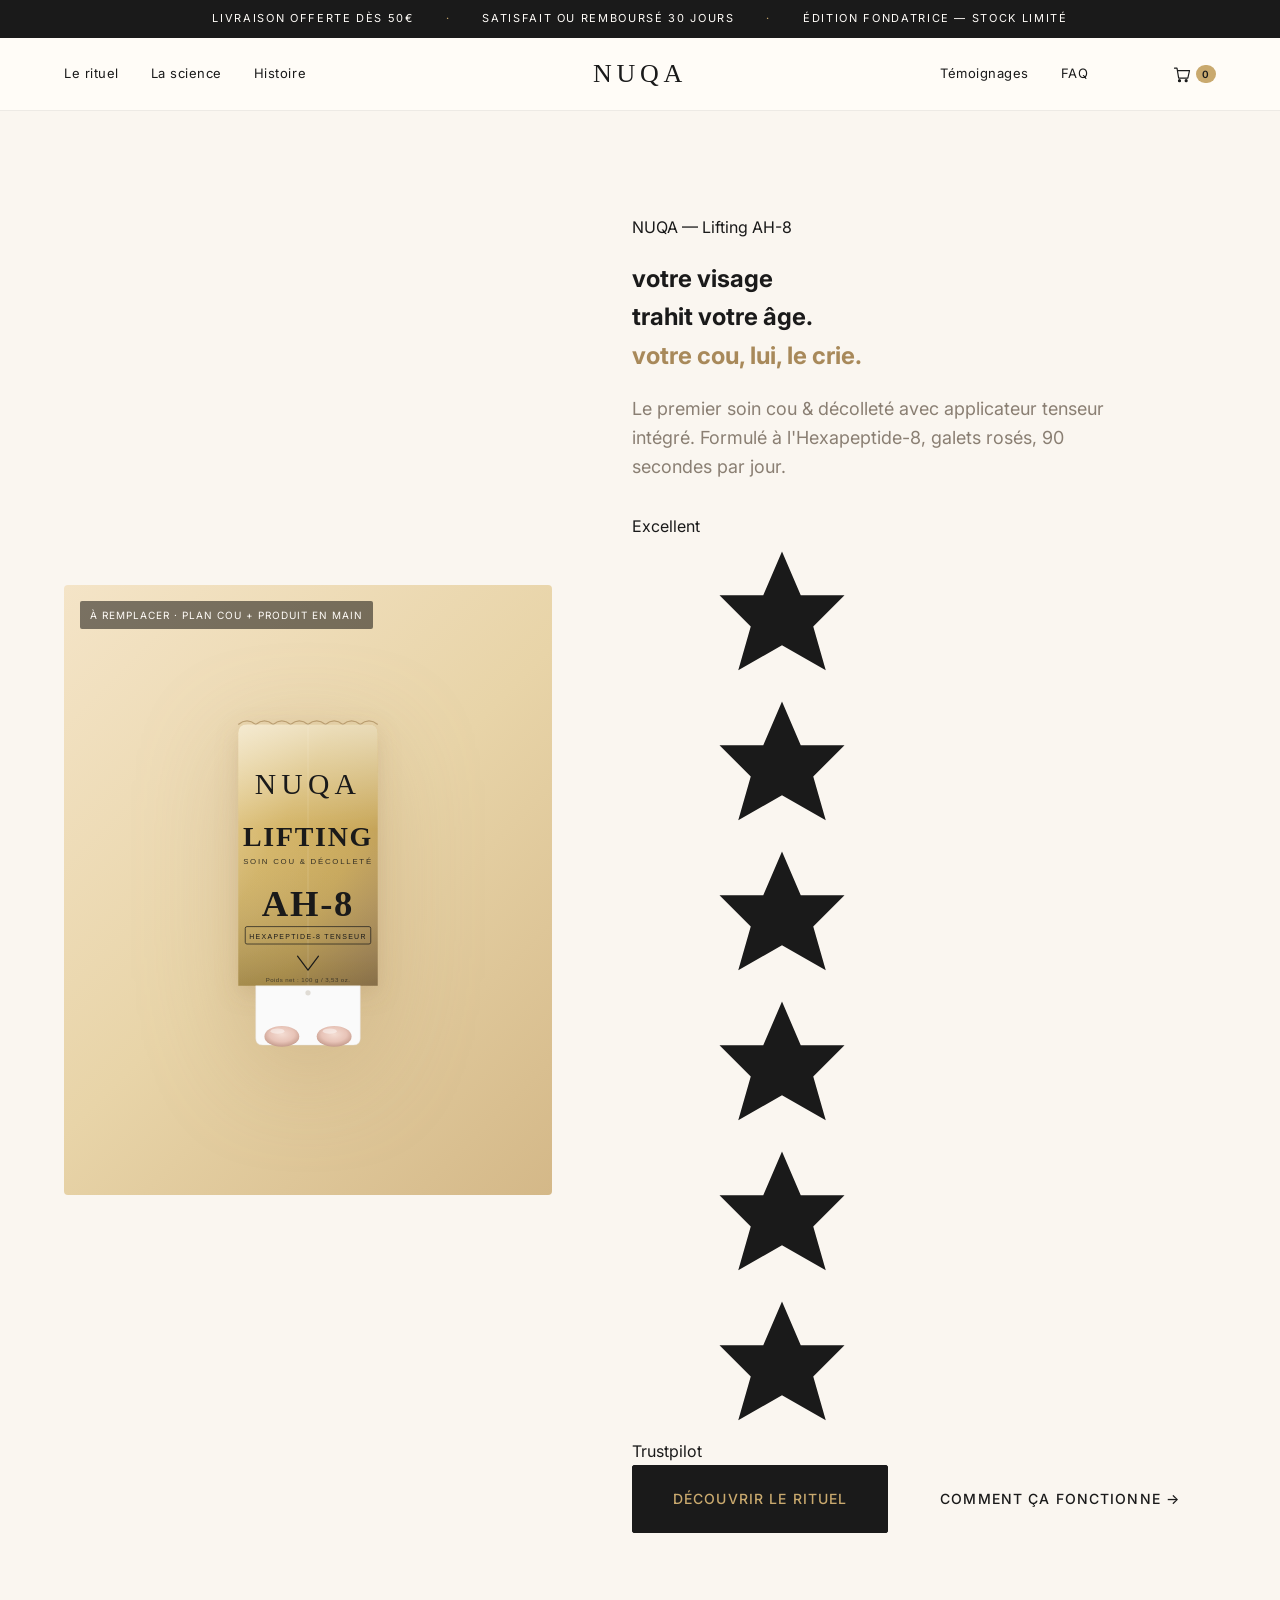
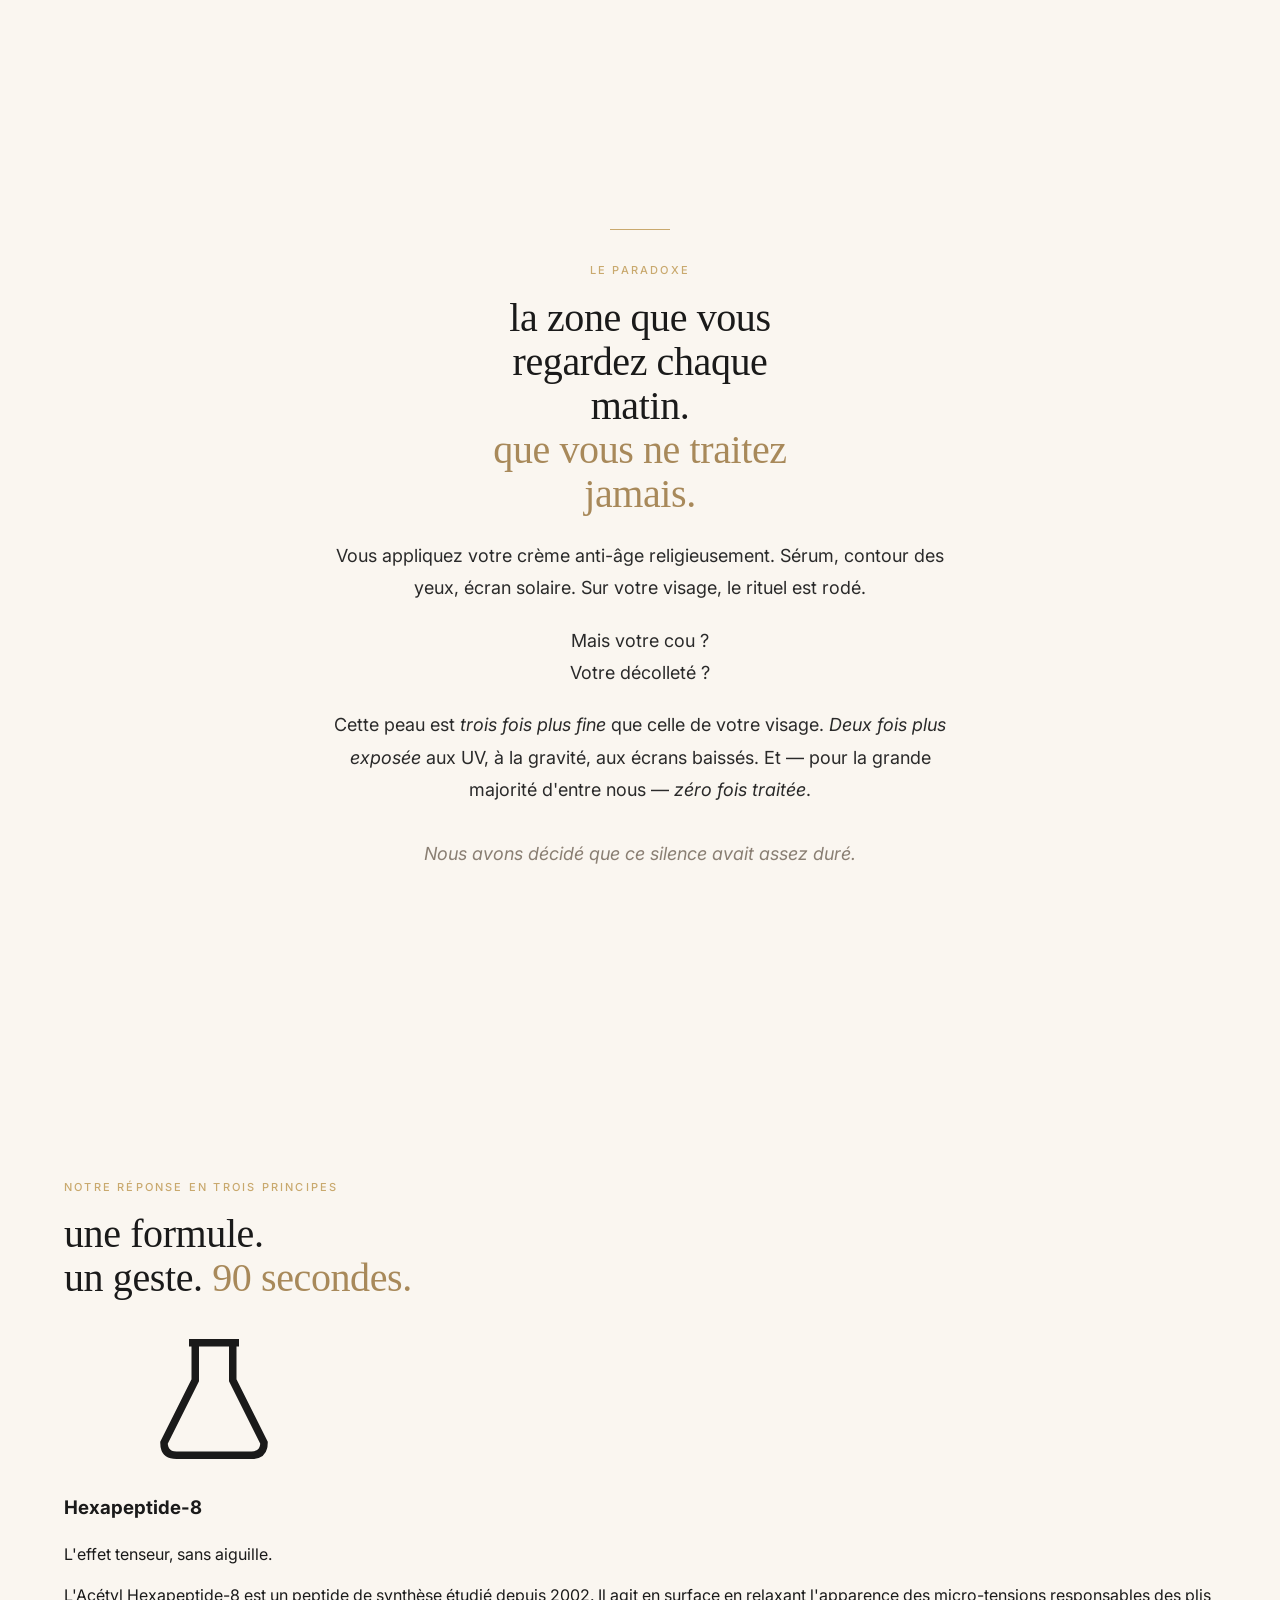
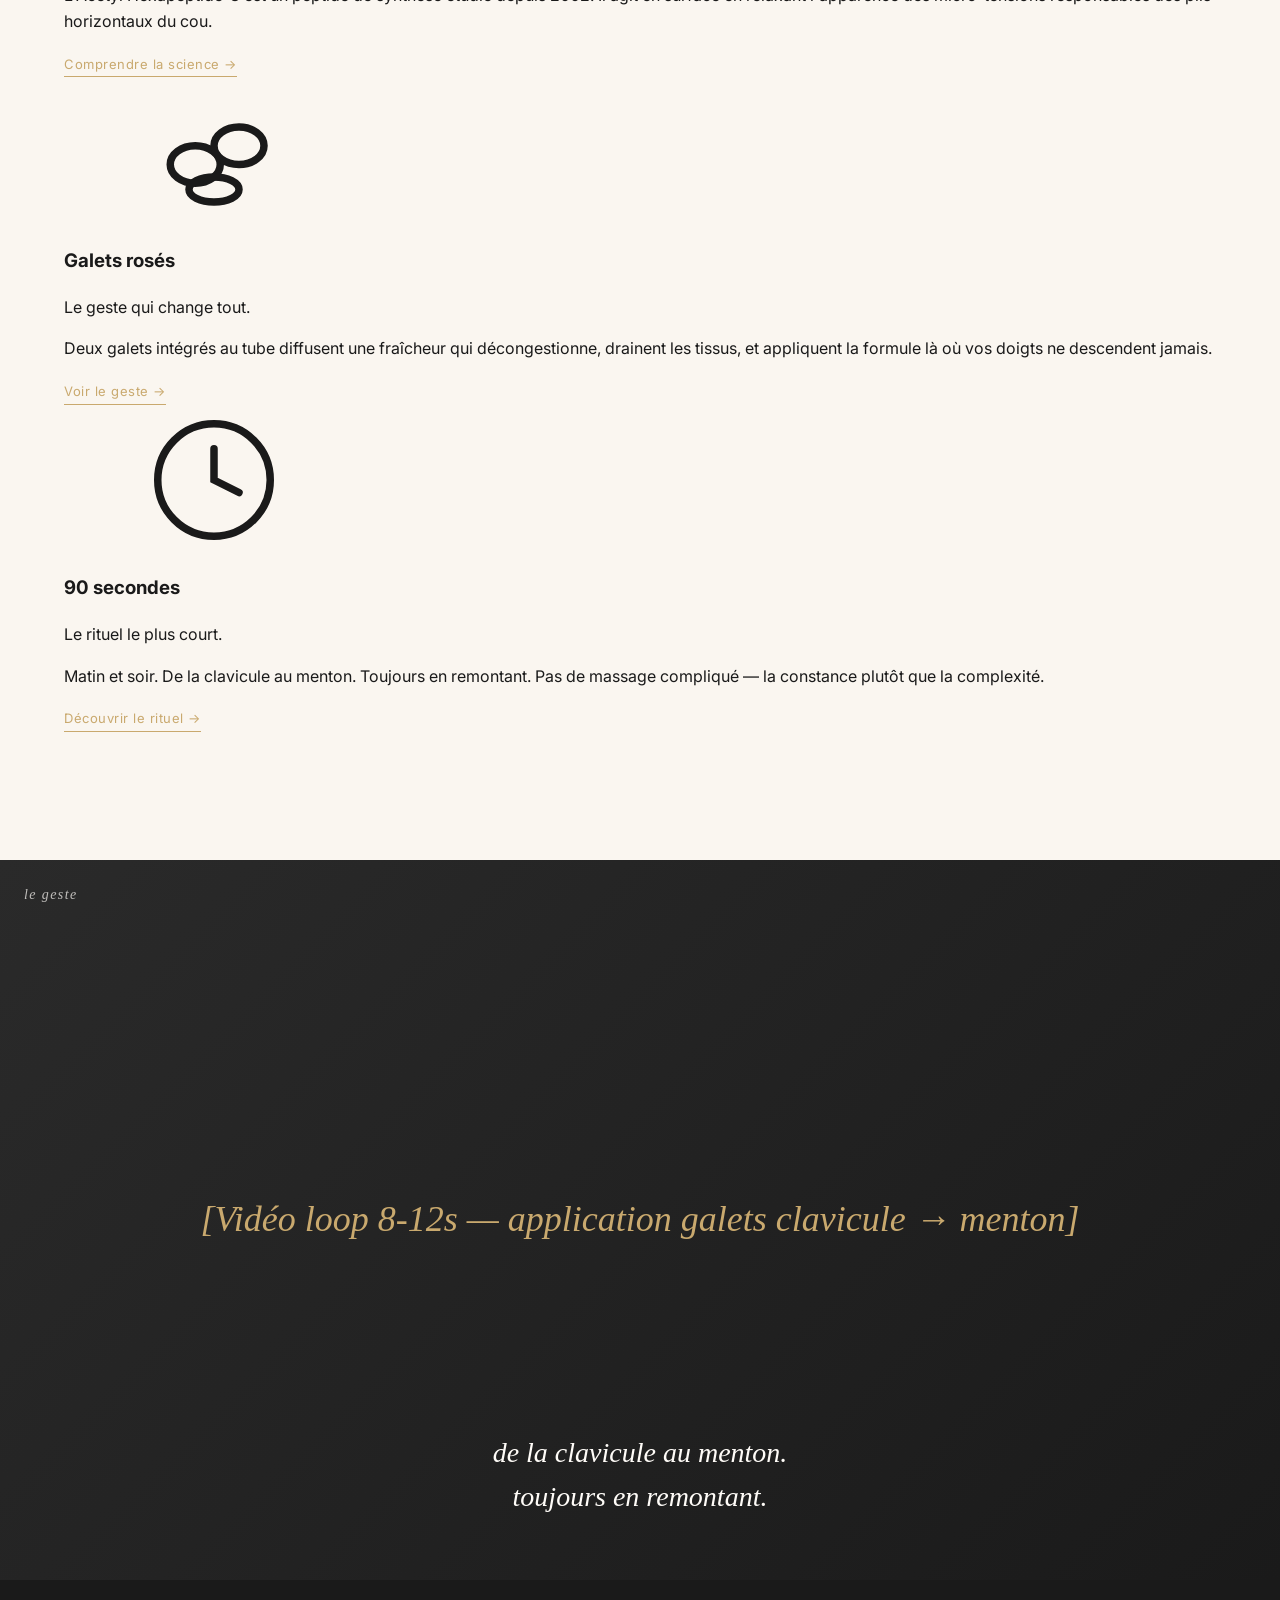
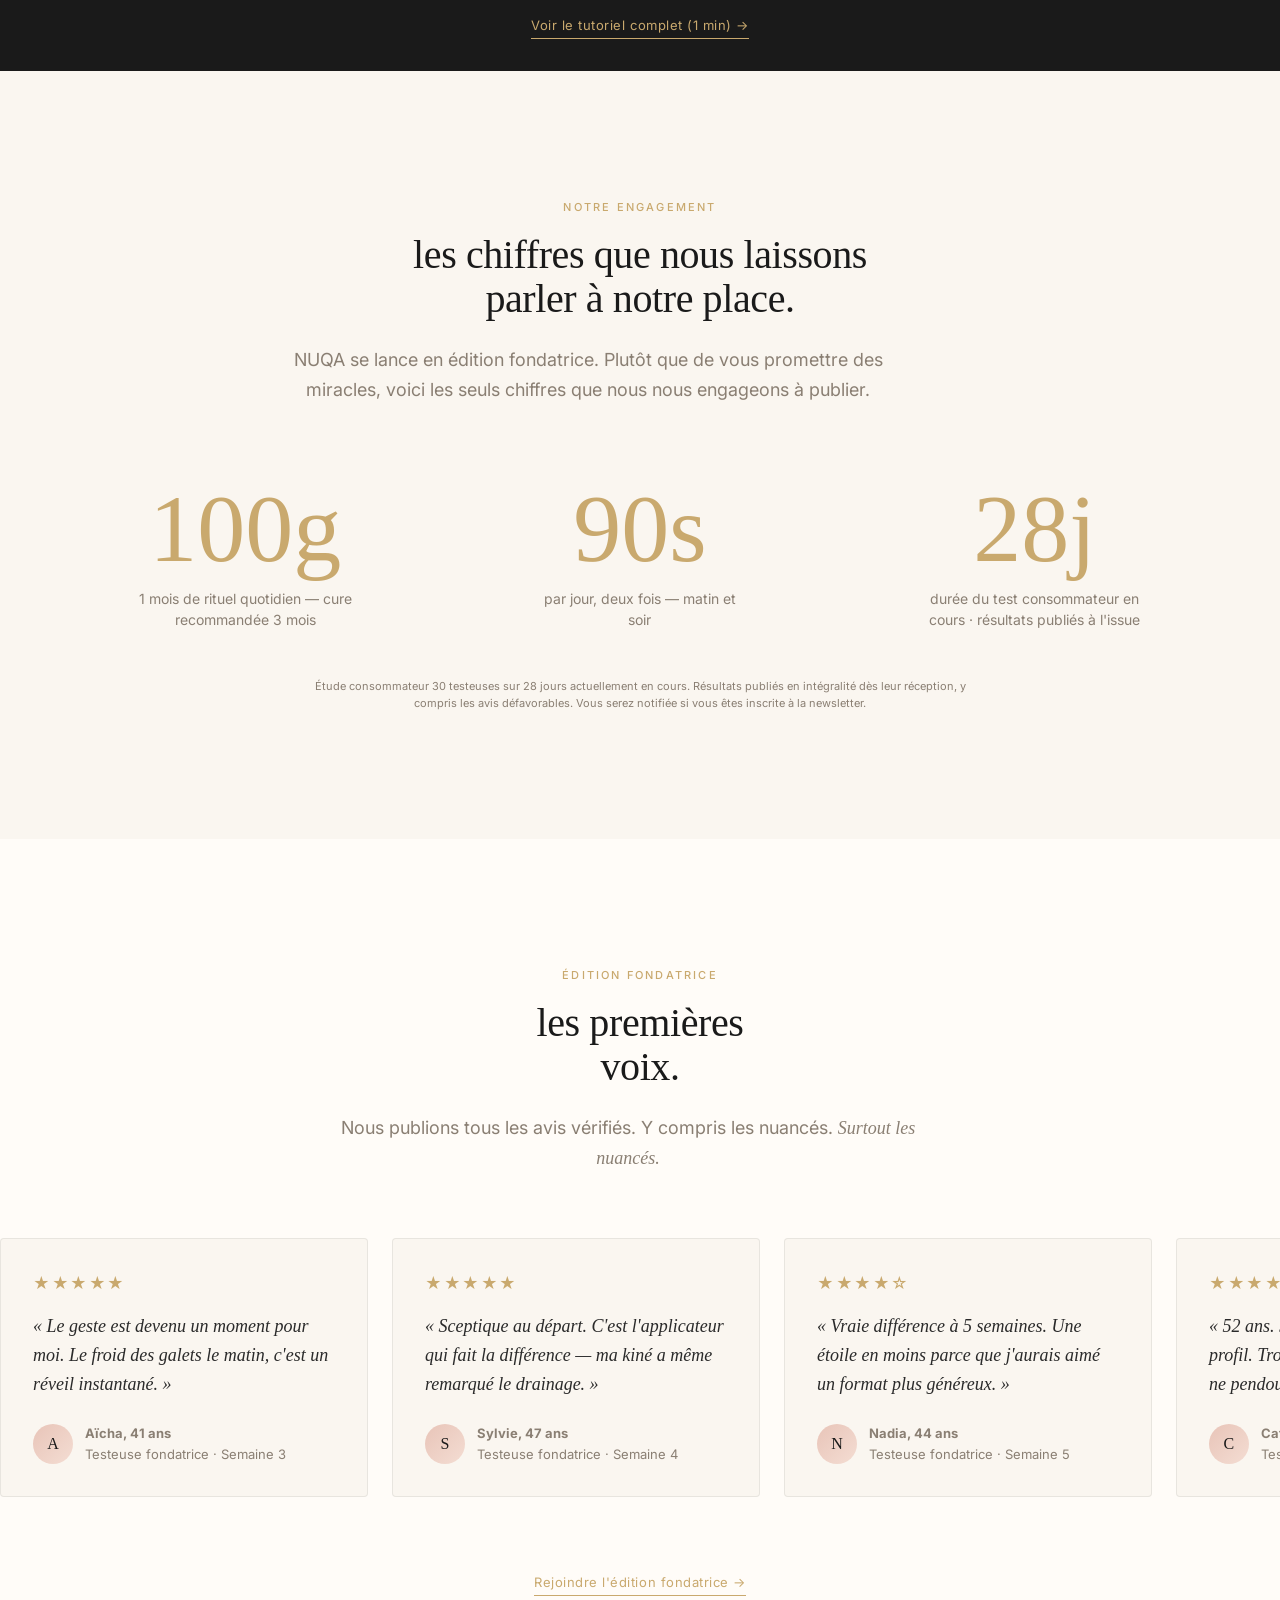
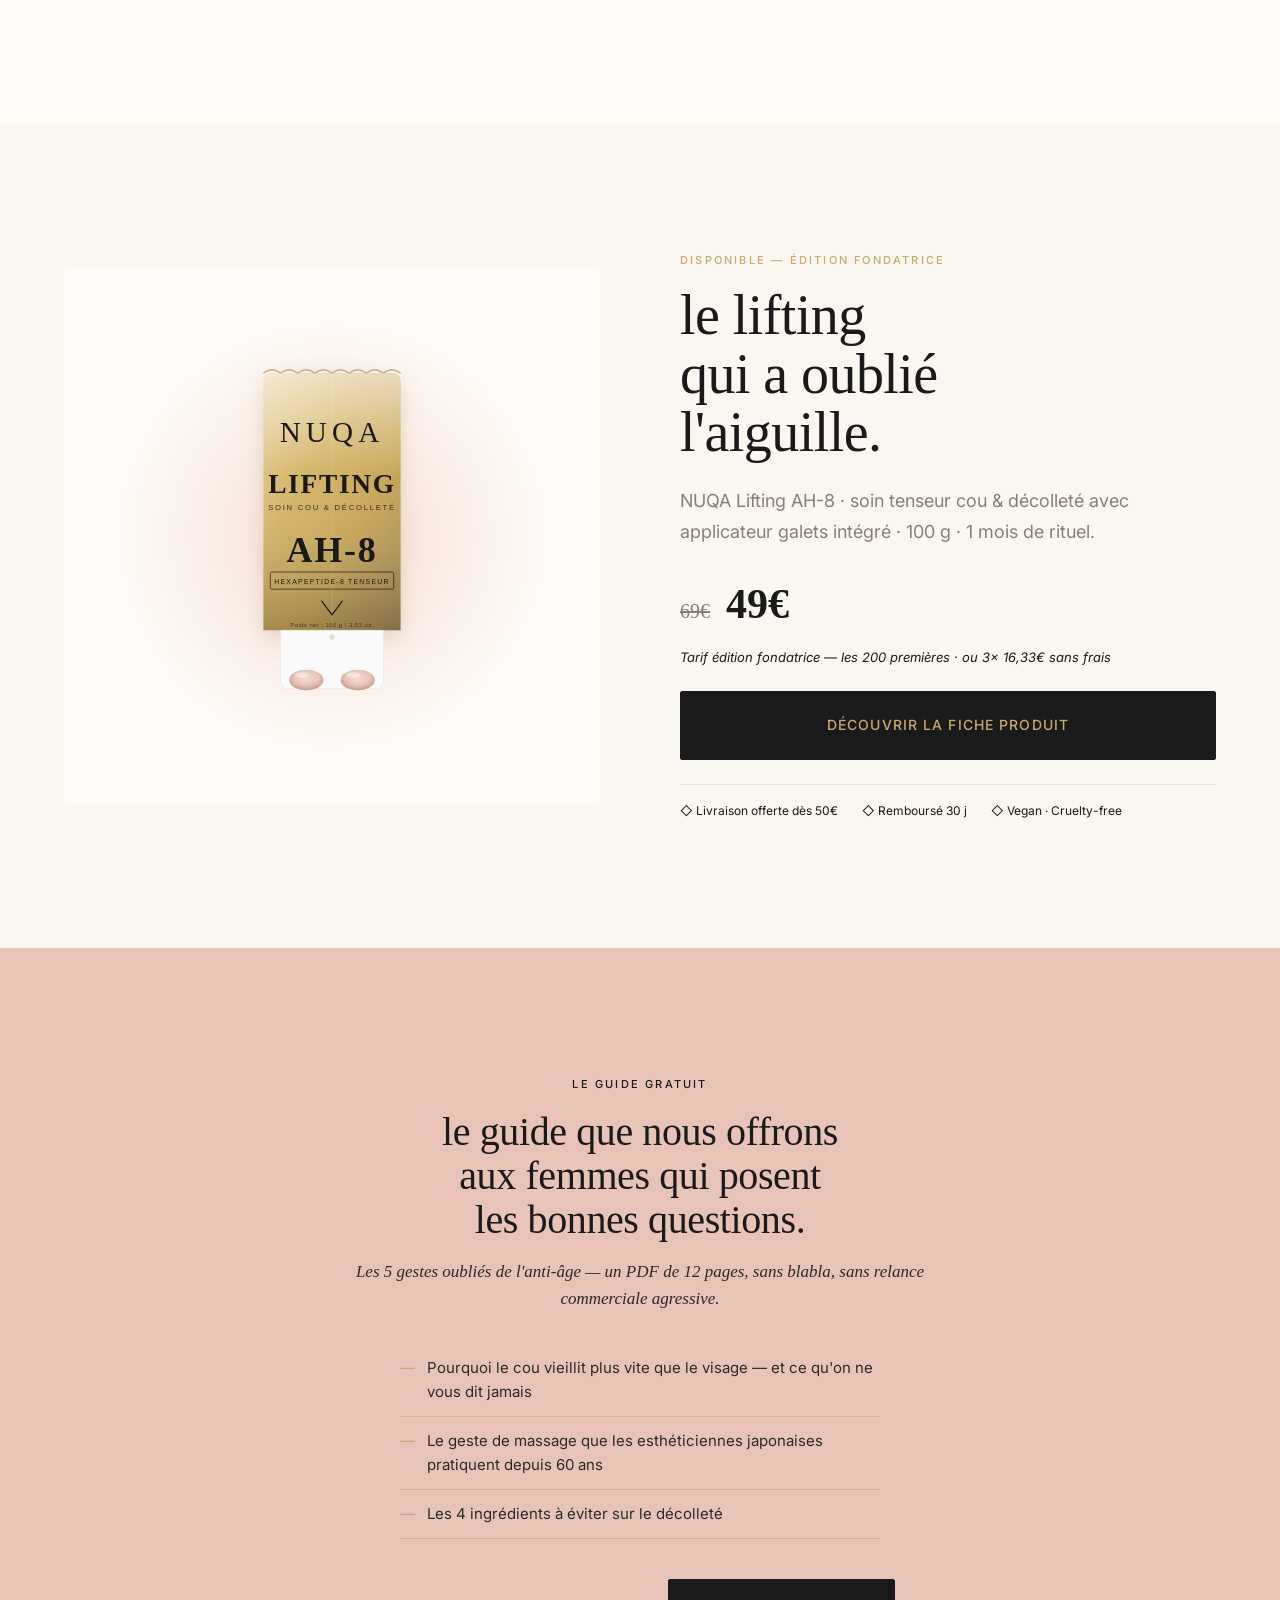
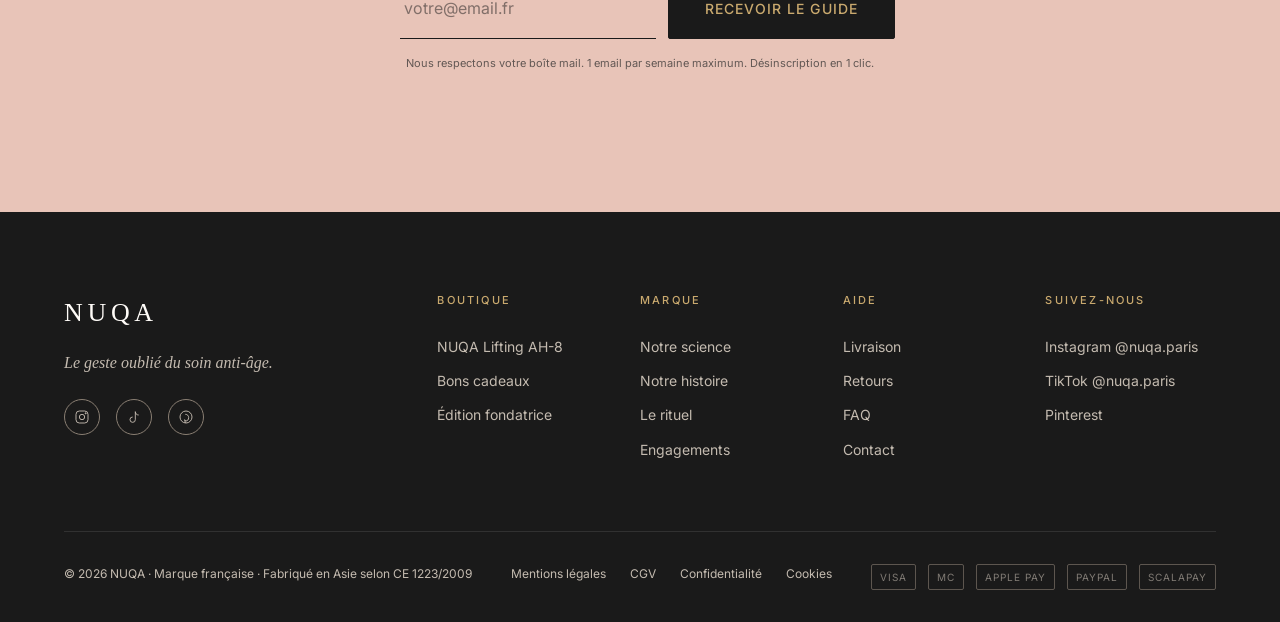
==== commit 8b952739: "feat(storefront): warm DTC-2025 redesign with bundle picker (GLOWIN'-inspired) Major redesign to a w" ====
--- a/storefront/index.html
+++ b/storefront/index.html
@@ -3,21 +3,16 @@
 <head>
   <meta charset="UTF-8" />
   <meta name="viewport" content="width=device-width, initial-scale=1, viewport-fit=cover" />
-  <meta name="theme-color" content="#FAF6F0" />
-  <title>NUQA Lifting AH-8 — Soin tenseur cou & décolleté</title>
+  <meta name="theme-color" content="#F9EDDE" />
+  <title>NUQA — Le geste oublié du soin anti-âge</title>
   <meta name="description" content="NUQA Lifting AH-8 — le premier soin cou & décolleté avec applicateur galets intégré. Hexapeptide-8, 90 secondes par jour. Édition fondatrice." />
   <link rel="preconnect" href="https://fonts.googleapis.com" />
   <link rel="preconnect" href="https://fonts.gstatic.com" crossorigin />
-  <link href="https://fonts.googleapis.com/css2?family=Cormorant+Garamond:ital,wght@0,400;0,500;1,400&family=Inter:wght@400;500;600&family=Italiana&family=Playfair+Display:ital,wght@0,400;0,600;1,400&display=swap" rel="stylesheet" />
+  <link href="https://fonts.googleapis.com/css2?family=Fraunces:ital,opsz,wght@0,9..144,400;0,9..144,500;0,9..144,600;1,9..144,400;1,9..144,500;1,9..144,600&family=Inter:wght@400;500;600;700&display=swap" rel="stylesheet" />
   <link rel="stylesheet" href="assets/styles.css" />
   <link rel="icon" href="data:image/svg+xml,%3Csvg xmlns='http://www.w3.org/2000/svg' viewBox='0 0 16 16'%3E%3Cpath d='M3 4 L8 12 L13 4' fill='none' stroke='%23C9A96E' stroke-width='1.5'/%3E%3C/svg%3E" />
 </head>
 <body>
-
-<!-- Sprite icons -->
-<div hidden aria-hidden="true">
-  <object data="assets/icons.svg" type="image/svg+xml" id="icon-sprite"></object>
-</div>
 
 <!-- TOP BAR -->
 <div class="topbar">
@@ -38,22 +33,20 @@
       <a href="#science">La science</a>
       <a href="#histoire">Histoire</a>
     </nav>
-    <button class="burger" aria-label="Menu">
-      <svg width="24" height="24"><use href="assets/icons.svg#i-burger"/></svg>
-    </button>
+    <button class="burger" aria-label="Menu"><svg width="24" height="24"><use href="assets/icons.svg#i-burger"/></svg></button>
     <a href="/" class="header__logo">NUQA</a>
     <nav class="nav nav--right" aria-label="principale droite">
       <a href="#avis">Témoignages</a>
-      <a href="#faq">FAQ</a>
-      <a href="#" aria-label="Compte"><svg width="20" height="20"><use href="assets/icons.svg#i-user"/></svg></a>
+      <a href="product.html#faq">FAQ</a>
+      <a href="#" aria-label="Recherche"><svg width="20" height="20"><use href="assets/icons.svg#i-search"/></svg></a>
       <a href="#" class="nav__icon" aria-label="Panier">
         <svg width="20" height="20"><use href="assets/icons.svg#i-cart"/></svg>
         <span class="cart-count">0</span>
       </a>
     </nav>
     <div class="header__icons">
-      <a href="#" aria-label="Compte"><svg width="22" height="22"><use href="assets/icons.svg#i-user"/></svg></a>
-      <a href="#" aria-label="Panier"><svg width="22" height="22"><use href="assets/icons.svg#i-cart"/></svg></a>
+      <a href="#" aria-label="Recherche"><svg width="22" height="22"><use href="assets/icons.svg#i-search"/></svg></a>
+      <a href="#" class="nav__icon" aria-label="Panier"><svg width="22" height="22"><use href="assets/icons.svg#i-cart"/></svg><span class="cart-count">0</span></a>
     </div>
   </div>
 </header>
@@ -63,105 +56,103 @@
   <div class="container">
     <div class="hero__grid">
       <div class="hero__visual">
-        <span class="hero__placeholder-label">Visuel à remplacer · plan rapproché cou + produit en main</span>
-        <img class="hero__product" src="assets/product.svg" alt="NUQA Lifting AH-8 — tube doypack doré avec applicateur galets rosés" />
+        <span class="hero__placeholder-label">À remplacer · plan cou + produit en main</span>
+        <img class="hero__product" src="assets/product.svg" alt="NUQA Lifting AH-8" />
       </div>
       <div class="hero__content">
-        <p class="eyebrow">Soin cou &amp; décolleté — Édition fondatrice</p>
-        <h1 class="h1 hero__title">Votre visage trahit votre âge.<br /><span class="italic">Votre cou, lui, le crie.</span></h1>
-        <p class="hero__sub">NUQA Lifting AH-8 — le premier soin cou &amp; décolleté avec applicateur tenseur intégré. Formulé à l'Hexapeptide-8, galets rosés, 90 secondes par jour.</p>
+        <span class="hero__product-name">NUQA — Lifting AH-8</span>
+        <h1 class="h-display hero__display">votre visage<br />trahit votre âge.<br /><span style="color:var(--gold-deep)">votre cou, lui, le crie.</span></h1>
+        <p class="hero__sub">Le premier soin cou &amp; décolleté avec applicateur tenseur intégré. Formulé à l'Hexapeptide-8, galets rosés, 90 secondes par jour.</p>
+        <div class="hero__trust-row">
+          <div class="trustpilot">
+            <span class="trustpilot__label">Excellent</span>
+            <span class="trustpilot__stars">
+              <svg><use href="assets/icons.svg#i-star"/></svg><svg><use href="assets/icons.svg#i-star"/></svg><svg><use href="assets/icons.svg#i-star"/></svg><svg><use href="assets/icons.svg#i-star"/></svg><svg><use href="assets/icons.svg#i-star"/></svg>
+            </span>
+            <span class="trustpilot__brand"><svg><use href="assets/icons.svg#i-star"/></svg>Trustpilot</span>
+          </div>
+        </div>
         <div class="hero__ctas">
-          <a href="#produit" class="btn btn-primary">Découvrir le rituel <svg width="14" height="14" style="margin-left:4px"><use href="assets/icons.svg#i-arrow"/></svg></a>
-          <a href="#science" class="link link-dark">Comment ça fonctionne</a>
-        </div>
-        <div class="hero__trust">
-          <span class="hero__trust-stars">★★★★★</span>
-          <span>Édition fondatrice — premiers avis à venir</span>
-          <span class="hero__trust-sep">·</span>
-          <span>Livraison 48h</span>
-          <span class="hero__trust-sep">·</span>
-          <span>Satisfait ou remboursé 30 j</span>
-        </div>
-      </div>
-    </div>
-  </div>
-</section>
-
-<!-- SECTION 2 — PROBLEM -->
+          <a href="product.html" class="btn btn-primary btn-lg">Découvrir le rituel</a>
+          <a href="#science" class="btn btn-ghost">Comment ça fonctionne →</a>
+        </div>
+      </div>
+    </div>
+  </div>
+</section>
+
+<!-- PROBLEM -->
 <section class="problem">
-  <div class="container">
+  <div class="container container--narrow">
     <div class="problem__rule"></div>
-    <p class="eyebrow">Le paradoxe</p>
-    <h2 class="h2 problem__title">La zone que vous regardez chaque matin. <span class="italic">Que vous ne traitez jamais.</span></h2>
+    <p class="eyebrow eyebrow--gold">Le paradoxe</p>
+    <h2 class="h2 h2--italic problem__title">la zone que vous regardez chaque matin.<br /><span style="color:var(--gold-deep)">que vous ne traitez jamais.</span></h2>
     <div class="problem__body">
       <p>Vous appliquez votre crème anti-âge religieusement. Sérum, contour des yeux, écran solaire. Sur votre visage, le rituel est rodé.</p>
       <p>Mais votre cou ?<br />Votre décolleté ?</p>
       <p>Cette peau est <em>trois fois plus fine</em> que celle de votre visage. <em>Deux fois plus exposée</em> aux UV, à la gravité, aux écrans baissés. Et — pour la grande majorité d'entre nous — <em>zéro fois traitée</em>.</p>
       <p>Nous avons décidé que ce silence avait assez duré.</p>
     </div>
-    <svg class="problem__svg" viewBox="0 0 200 120" stroke="#C9A96E" fill="none" stroke-width="0.8" aria-hidden="true">
-      <use href="assets/icons.svg#i-bust" />
-    </svg>
-  </div>
-</section>
-
-<!-- SECTION 3 — SOLUTION -->
-<section class="section solution" id="science">
-  <div class="container">
-    <div class="solution__head" data-reveal>
-      <p class="eyebrow">Notre réponse en trois principes</p>
-      <h2 class="h2">Une formule. Un geste. Quatre-vingt-dix secondes.</h2>
-    </div>
-    <div class="solution__grid">
-      <article class="card" data-reveal>
-        <svg class="card__icon"><use href="assets/icons.svg#i-flask"/></svg>
-        <h3 class="card__title">Hexapeptide-8</h3>
-        <p class="card__sub">L'effet tenseur, sans aiguille.</p>
-        <p class="card__text">L'Hexapeptide-8 (Acétyl Hexapeptide-8) est un peptide de synthèse étudié depuis 2002. Il agit en surface en relaxant l'apparence des micro-tensions responsables des plis horizontaux du cou.</p>
-        <a href="#" class="link">Comprendre la science <svg width="14" height="14"><use href="assets/icons.svg#i-arrow"/></svg></a>
-      </article>
-      <article class="card" data-reveal>
-        <svg class="card__icon"><use href="assets/icons.svg#i-pebble"/></svg>
-        <h3 class="card__title">Applicateur à galets rosés</h3>
-        <p class="card__sub">Le geste qui change tout.</p>
-        <p class="card__text">Deux galets intégrés au tube. Au contact de la peau, ils diffusent une fraîcheur qui décongestionne, drainent les tissus, et appliquent la formule là où vos doigts ne descendent jamais.</p>
-        <a href="#rituel" class="link">Voir le geste <svg width="14" height="14"><use href="assets/icons.svg#i-arrow"/></svg></a>
-      </article>
-      <article class="card" data-reveal>
-        <svg class="card__icon"><use href="assets/icons.svg#i-clock"/></svg>
-        <h3 class="card__title">90 secondes par jour</h3>
-        <p class="card__sub">Le rituel le plus court de votre routine.</p>
-        <p class="card__text">Matin et soir. De la clavicule au menton. Toujours en remontant. Pas de massage compliqué — la constance plutôt que la complexité.</p>
-        <a href="#rituel" class="link">Découvrir le rituel <svg width="14" height="14"><use href="assets/icons.svg#i-arrow"/></svg></a>
-      </article>
-    </div>
-  </div>
-</section>
-
-<!-- SECTION 4 — VIDEO DEMO -->
+  </div>
+</section>
+
+<!-- 3 PILLARS -->
+<section class="section pillars" id="science">
+  <div class="container">
+    <div class="pillars__head" data-reveal>
+      <p class="eyebrow eyebrow--gold">Notre réponse en trois principes</p>
+      <h2 class="h2 h2--italic">une formule.<br />un geste. <span style="color:var(--gold-deep)">90 secondes.</span></h2>
+    </div>
+    <div class="pillars__grid">
+      <article class="pillar" data-reveal>
+        <span class="pillar__icon-wrap"><svg><use href="assets/icons.svg#i-flask"/></svg></span>
+        <h3 class="pillar__title">Hexapeptide-8</h3>
+        <p class="pillar__sub">L'effet tenseur, sans aiguille.</p>
+        <p class="pillar__text">L'Acétyl Hexapeptide-8 est un peptide de synthèse étudié depuis 2002. Il agit en surface en relaxant l'apparence des micro-tensions responsables des plis horizontaux du cou.</p>
+        <a href="#" class="link">Comprendre la science →</a>
+      </article>
+      <article class="pillar" data-reveal>
+        <span class="pillar__icon-wrap"><svg><use href="assets/icons.svg#i-pebble"/></svg></span>
+        <h3 class="pillar__title">Galets rosés</h3>
+        <p class="pillar__sub">Le geste qui change tout.</p>
+        <p class="pillar__text">Deux galets intégrés au tube diffusent une fraîcheur qui décongestionne, drainent les tissus, et appliquent la formule là où vos doigts ne descendent jamais.</p>
+        <a href="#rituel" class="link">Voir le geste →</a>
+      </article>
+      <article class="pillar" data-reveal>
+        <span class="pillar__icon-wrap"><svg><use href="assets/icons.svg#i-clock"/></svg></span>
+        <h3 class="pillar__title">90 secondes</h3>
+        <p class="pillar__sub">Le rituel le plus court.</p>
+        <p class="pillar__text">Matin et soir. De la clavicule au menton. Toujours en remontant. Pas de massage compliqué — la constance plutôt que la complexité.</p>
+        <a href="#rituel" class="link">Découvrir le rituel →</a>
+      </article>
+    </div>
+  </div>
+</section>
+
+<!-- VIDEO -->
 <section class="video-section" id="rituel">
   <div class="video-section__inner">
-    <span class="video-section__overlay-top">LE GESTE</span>
-    <p class="video-section__placeholder italic-thin">[Vidéo loop 8-12s — application galets clavicule → menton]</p>
-    <p class="video-section__caption italic">De la clavicule au menton. Toujours en remontant.</p>
+    <span class="video-section__overlay-top">le geste</span>
+    <p class="video-section__placeholder">[Vidéo loop 8-12s — application galets clavicule → menton]</p>
+    <p class="video-section__caption">de la clavicule au menton.<br /><em>toujours en remontant.</em></p>
   </div>
   <div class="video-section__cta">
-    <a href="#" class="link">Voir le tutoriel complet (1 min) <svg width="14" height="14"><use href="assets/icons.svg#i-arrow"/></svg></a>
-  </div>
-</section>
-
-<!-- SECTION 5 — RESULTS / KEY NUMBERS -->
+    <a href="#" class="link" style="color:var(--gold); border-color:var(--gold)">Voir le tutoriel complet (1 min) →</a>
+  </div>
+</section>
+
+<!-- KEY NUMBERS -->
 <section class="section results">
-  <div class="container">
+  <div class="container container--narrow">
     <div class="results__head" data-reveal>
-      <p class="eyebrow">Notre engagement</p>
-      <h2 class="h2">Les chiffres que nous laissons parler à notre place.</h2>
-      <p class="lead lead-center">Nous lançons NUQA en édition fondatrice. Plutôt que de vous promettre des miracles, voici les seuls chiffres que nous nous engageons à publier.</p>
+      <p class="eyebrow eyebrow--gold">Notre engagement</p>
+      <h2 class="h2 h2--italic">les chiffres que nous laissons<br />parler à notre place.</h2>
+      <p class="lead lead--center">NUQA se lance en édition fondatrice. Plutôt que de vous promettre des miracles, voici les seuls chiffres que nous nous engageons à publier.</p>
     </div>
     <div class="results__grid">
       <div class="stat" data-reveal>
         <p class="stat__num">100<span style="font-size:0.5em">g</span></p>
-        <p class="stat__label">de formule — environ 3 mois de rituel quotidien</p>
+        <p class="stat__label">1 mois de rituel quotidien — cure recommandée 3 mois</p>
       </div>
       <div class="stat" data-reveal>
         <p class="stat__num">90<span style="font-size:0.4em">s</span></p>
@@ -169,109 +160,96 @@
       </div>
       <div class="stat" data-reveal>
         <p class="stat__num">28<span style="font-size:0.4em">j</span></p>
-        <p class="stat__label">la durée du test consommateur en cours, résultats publiés à l'issue</p>
+        <p class="stat__label">durée du test consommateur en cours · résultats publiés à l'issue</p>
       </div>
     </div>
     <p class="fineprint results__note">Étude consommateur 30 testeuses sur 28 jours actuellement en cours. Résultats publiés en intégralité dès leur réception, y compris les avis défavorables. Vous serez notifiée si vous êtes inscrite à la newsletter.</p>
   </div>
 </section>
 
-<!-- SECTION 6 — TESTIMONIALS -->
+<!-- TESTIMONIALS -->
 <section class="section testimonials" id="avis">
   <div class="container">
     <div class="testimonials__head" data-reveal>
-      <p class="eyebrow">Édition fondatrice</p>
-      <h2 class="h2">Les premières voix.</h2>
-      <p class="lead lead-center">Nous publions tous les avis vérifiés. Y compris les nuancés. <span class="italic">Surtout les nuancés.</span></p>
+      <p class="eyebrow eyebrow--gold">Édition fondatrice</p>
+      <h2 class="h2 h2--italic">les premières<br />voix.</h2>
+      <p class="lead lead--center">Nous publions tous les avis vérifiés. Y compris les nuancés. <span class="italic">Surtout les nuancés.</span></p>
     </div>
     <div class="testimonials__scroller">
       <article class="testimonial">
         <div class="testimonial__stars">★★★★★</div>
-        <blockquote class="testimonial__quote">« Le geste est devenu un moment pour moi. Le froid des galets le matin, c'est un réveil instantané. J'ai gagné une routine, pas juste une crème. »</blockquote>
+        <blockquote class="testimonial__quote">« Le geste est devenu un moment pour moi. Le froid des galets le matin, c'est un réveil instantané. »</blockquote>
         <div class="testimonial__meta">
           <span class="testimonial__avatar">A</span>
-          <div>
-            <strong>Aïcha, 41 ans</strong><br />
-            <span>Testeuse fondatrice · Semaine 3</span>
-          </div>
+          <div><strong>Aïcha, 41 ans</strong><br /><span>Testeuse fondatrice · Semaine 3</span></div>
         </div>
       </article>
       <article class="testimonial">
         <div class="testimonial__stars">★★★★★</div>
-        <blockquote class="testimonial__quote">« J'étais sceptique sur l'applicateur — je pensais que c'était un gadget. C'est en fait l'élément qui fait la différence. Ma kiné m'a même demandé d'où venait le drainage de mon cou. »</blockquote>
+        <blockquote class="testimonial__quote">« Sceptique au départ. C'est l'applicateur qui fait la différence — ma kiné a même remarqué le drainage. »</blockquote>
         <div class="testimonial__meta">
           <span class="testimonial__avatar">S</span>
-          <div>
-            <strong>Sylvie, 47 ans</strong><br />
-            <span>Testeuse fondatrice · Semaine 4</span>
-          </div>
+          <div><strong>Sylvie, 47 ans</strong><br /><span>Testeuse fondatrice · Semaine 4</span></div>
         </div>
       </article>
       <article class="testimonial">
         <div class="testimonial__stars">★★★★☆</div>
-        <blockquote class="testimonial__quote">« Vraie différence sur la fermeté à 5 semaines. Je retire une étoile parce que j'aurais aimé un format plus généreux pour partager avec ma fille. À recommander. »</blockquote>
+        <blockquote class="testimonial__quote">« Vraie différence à 5 semaines. Une étoile en moins parce que j'aurais aimé un format plus généreux. »</blockquote>
         <div class="testimonial__meta">
           <span class="testimonial__avatar">N</span>
-          <div>
-            <strong>Nadia, 44 ans</strong><br />
-            <span>Testeuse fondatrice · Semaine 5</span>
-          </div>
+          <div><strong>Nadia, 44 ans</strong><br /><span>Testeuse fondatrice · Semaine 5</span></div>
         </div>
       </article>
       <article class="testimonial">
         <div class="testimonial__stars">★★★★★</div>
-        <blockquote class="testimonial__quote">« 52 ans. J'ai toujours détesté la photo de profil. Trois semaines, ma peau tient. Elle ne pendouille plus. Et ça change tout. »</blockquote>
+        <blockquote class="testimonial__quote">« 52 ans. J'ai toujours détesté la photo de profil. Trois semaines, ma peau tient. Elle ne pendouille plus. »</blockquote>
         <div class="testimonial__meta">
           <span class="testimonial__avatar">C</span>
-          <div>
-            <strong>Catherine, 52 ans</strong><br />
-            <span>Testeuse fondatrice · Semaine 3</span>
-          </div>
+          <div><strong>Catherine, 52 ans</strong><br /><span>Testeuse fondatrice · Semaine 3</span></div>
         </div>
       </article>
     </div>
     <div class="testimonials__cta">
-      <a href="#produit" class="link">Rejoindre l'édition fondatrice <svg width="14" height="14"><use href="assets/icons.svg#i-arrow"/></svg></a>
-    </div>
-  </div>
-</section>
-
-<!-- SECTION 7 — SHOP BLOCK -->
+      <a href="product.html" class="link">Rejoindre l'édition fondatrice →</a>
+    </div>
+  </div>
+</section>
+
+<!-- SHOP BLOCK -->
 <section class="section shop-block" id="produit">
   <div class="container">
     <div class="shop-block__grid">
       <div class="shop-block__visual">
-        <img class="shop-block__product" src="assets/product.svg" alt="NUQA Lifting AH-8 — packshot" />
-      </div>
-      <div class="shop-block__buy">
-        <p class="eyebrow">Disponible — édition fondatrice</p>
-        <h2 class="h2 shop-block__title">NUQA Lifting AH-8</h2>
-        <p class="shop-block__sub">Soin tenseur cou &amp; décolleté · Applicateur galets intégré · 100 g</p>
-        <div class="shop-block__price-row">
-          <span class="shop-block__price-old">69€</span>
-          <span class="shop-block__price-now">49€</span>
-        </div>
-        <p class="shop-block__installment">Tarif édition fondatrice — les 200 premières clientes · ou 3× 16,33€ sans frais</p>
+        <img class="shop-block__product" src="assets/product.svg" alt="NUQA Lifting AH-8" />
+      </div>
+      <div>
+        <p class="eyebrow eyebrow--gold">Disponible — édition fondatrice</p>
+        <h2 class="h1 h1--italic">le lifting<br />qui a oublié<br />l'aiguille.</h2>
+        <p class="lead">NUQA Lifting AH-8 · soin tenseur cou &amp; décolleté avec applicateur galets intégré · 100 g · 1 mois de rituel.</p>
+        <div style="display:flex; align-items:baseline; gap:16px; margin:24px 0 8px; font-family:var(--font-display);">
+          <span style="font-size:20px; color:var(--taupe); text-decoration:line-through">69€</span>
+          <span style="font-size:42px; color:var(--brown-cta); font-weight:600">49€</span>
+        </div>
+        <p style="font-size:13px; color:var(--brown-warm); font-style:italic; margin:0 0 24px">Tarif édition fondatrice — les 200 premières · ou 3× 16,33€ sans frais</p>
         <div class="shop-block__ctas">
-          <a href="product.html" class="btn btn-gold btn-block btn-lg">Découvrir la fiche produit <svg width="14" height="14" style="margin-left:8px"><use href="assets/icons.svg#i-arrow"/></svg></a>
-          <a href="product.html#buy" class="btn btn-outline btn-block">Ajouter au panier — 49€</a>
-        </div>
-        <div class="shop-block__trust">
-          <span class="shop-block__trust-item"><svg class="shop-block__trust-icon"><use href="assets/icons.svg#i-truck"/></svg>Livraison offerte dès 50€</span>
-          <span class="shop-block__trust-item"><svg class="shop-block__trust-icon"><use href="assets/icons.svg#i-return"/></svg>Remboursé 30 jours</span>
-          <span class="shop-block__trust-item"><svg class="shop-block__trust-icon"><use href="assets/icons.svg#i-leaf"/></svg>Vegan · Cruelty-free</span>
-        </div>
-      </div>
-    </div>
-  </div>
-</section>
-
-<!-- SECTION 8 — NEWSLETTER -->
+          <a href="product.html" class="btn btn-primary btn-lg btn-block">Découvrir la fiche produit</a>
+        </div>
+        <div style="display:flex; flex-wrap:wrap; gap:12px 24px; font-size:12px; color:var(--brown-warm); padding-top:16px; border-top:1px solid var(--line);">
+          <span>◇ Livraison offerte dès 50€</span>
+          <span>◇ Remboursé 30 j</span>
+          <span>◇ Vegan · Cruelty-free</span>
+        </div>
+      </div>
+    </div>
+  </div>
+</section>
+
+<!-- NEWSLETTER -->
 <section class="section newsletter">
   <div class="container">
     <div class="newsletter__inner">
-      <p class="eyebrow eyebrow--dark" style="color:#1A1A1A">Le guide gratuit</p>
-      <h2 class="h2 newsletter__title">Le guide que nous offrons<br />aux femmes qui posent les bonnes questions.</h2>
+      <p class="eyebrow" style="color:var(--brown-cta)">Le guide gratuit</p>
+      <h2 class="h2 h2--italic newsletter__title">le guide que nous offrons<br />aux femmes qui posent<br />les bonnes questions.</h2>
       <p class="newsletter__sub">Les 5 gestes oubliés de l'anti-âge — un PDF de 12 pages, sans blabla, sans relance commerciale agressive.</p>
       <ul class="newsletter__list">
         <li>Pourquoi le cou vieillit plus vite que le visage — et ce qu'on ne vous dit jamais</li>
@@ -282,7 +260,7 @@
         <input type="email" required placeholder="votre@email.fr" class="newsletter__input" aria-label="Email" />
         <button type="submit" class="btn btn-primary">Recevoir le guide</button>
       </form>
-      <p class="newsletter__legal">Nous respectons votre boîte mail. 1 email par semaine maximum. Désinscription en 1 clic. Vos données ne sont jamais partagées.</p>
+      <p class="newsletter__legal">Nous respectons votre boîte mail. 1 email par semaine maximum. Désinscription en 1 clic.</p>
     </div>
   </div>
 </section>
@@ -312,7 +290,7 @@
         <h4 class="footer__heading">Marque</h4>
         <ul class="footer__list">
           <li><a href="#science">Notre science</a></li>
-          <li><a href="#histoire">Notre histoire</a></li>
+          <li><a href="#">Notre histoire</a></li>
           <li><a href="#rituel">Le rituel</a></li>
           <li><a href="#">Engagements</a></li>
         </ul>
@@ -322,7 +300,7 @@
         <ul class="footer__list">
           <li><a href="#">Livraison</a></li>
           <li><a href="#">Retours</a></li>
-          <li><a href="#faq">FAQ</a></li>
+          <li><a href="product.html#faq">FAQ</a></li>
           <li><a href="#">Contact</a></li>
         </ul>
       </div>
@@ -336,7 +314,7 @@
       </div>
     </div>
     <div class="footer__bottom">
-      <div>© 2026 NUQA · Marque française · Fabriqué en Asie selon la réglementation cosmétique européenne CE 1223/2009</div>
+      <div>© 2026 NUQA · Marque française · Fabriqué en Asie selon CE 1223/2009</div>
       <div class="footer__legal-links">
         <a href="#">Mentions légales</a>
         <a href="#">CGV</a>
@@ -344,7 +322,7 @@
         <a href="#">Cookies</a>
       </div>
       <div class="footer__payments">
-        <span>Visa</span><span>MC</span><span>Amex</span><span>Apple Pay</span><span>PayPal</span>
+        <span>Visa</span><span>MC</span><span>Apple Pay</span><span>PayPal</span><span>Scalapay</span>
       </div>
     </div>
   </div>
@@ -356,7 +334,7 @@
     <span class="sticky-cta__price-old">69€</span>
     <span class="sticky-cta__price">49€</span>
   </div>
-  <a href="product.html#buy" class="btn btn-gold">Ajouter au panier</a>
+  <a href="product.html" class="btn btn-primary">Voir le produit</a>
 </div>
 
 <script src="assets/app.js" defer></script>
